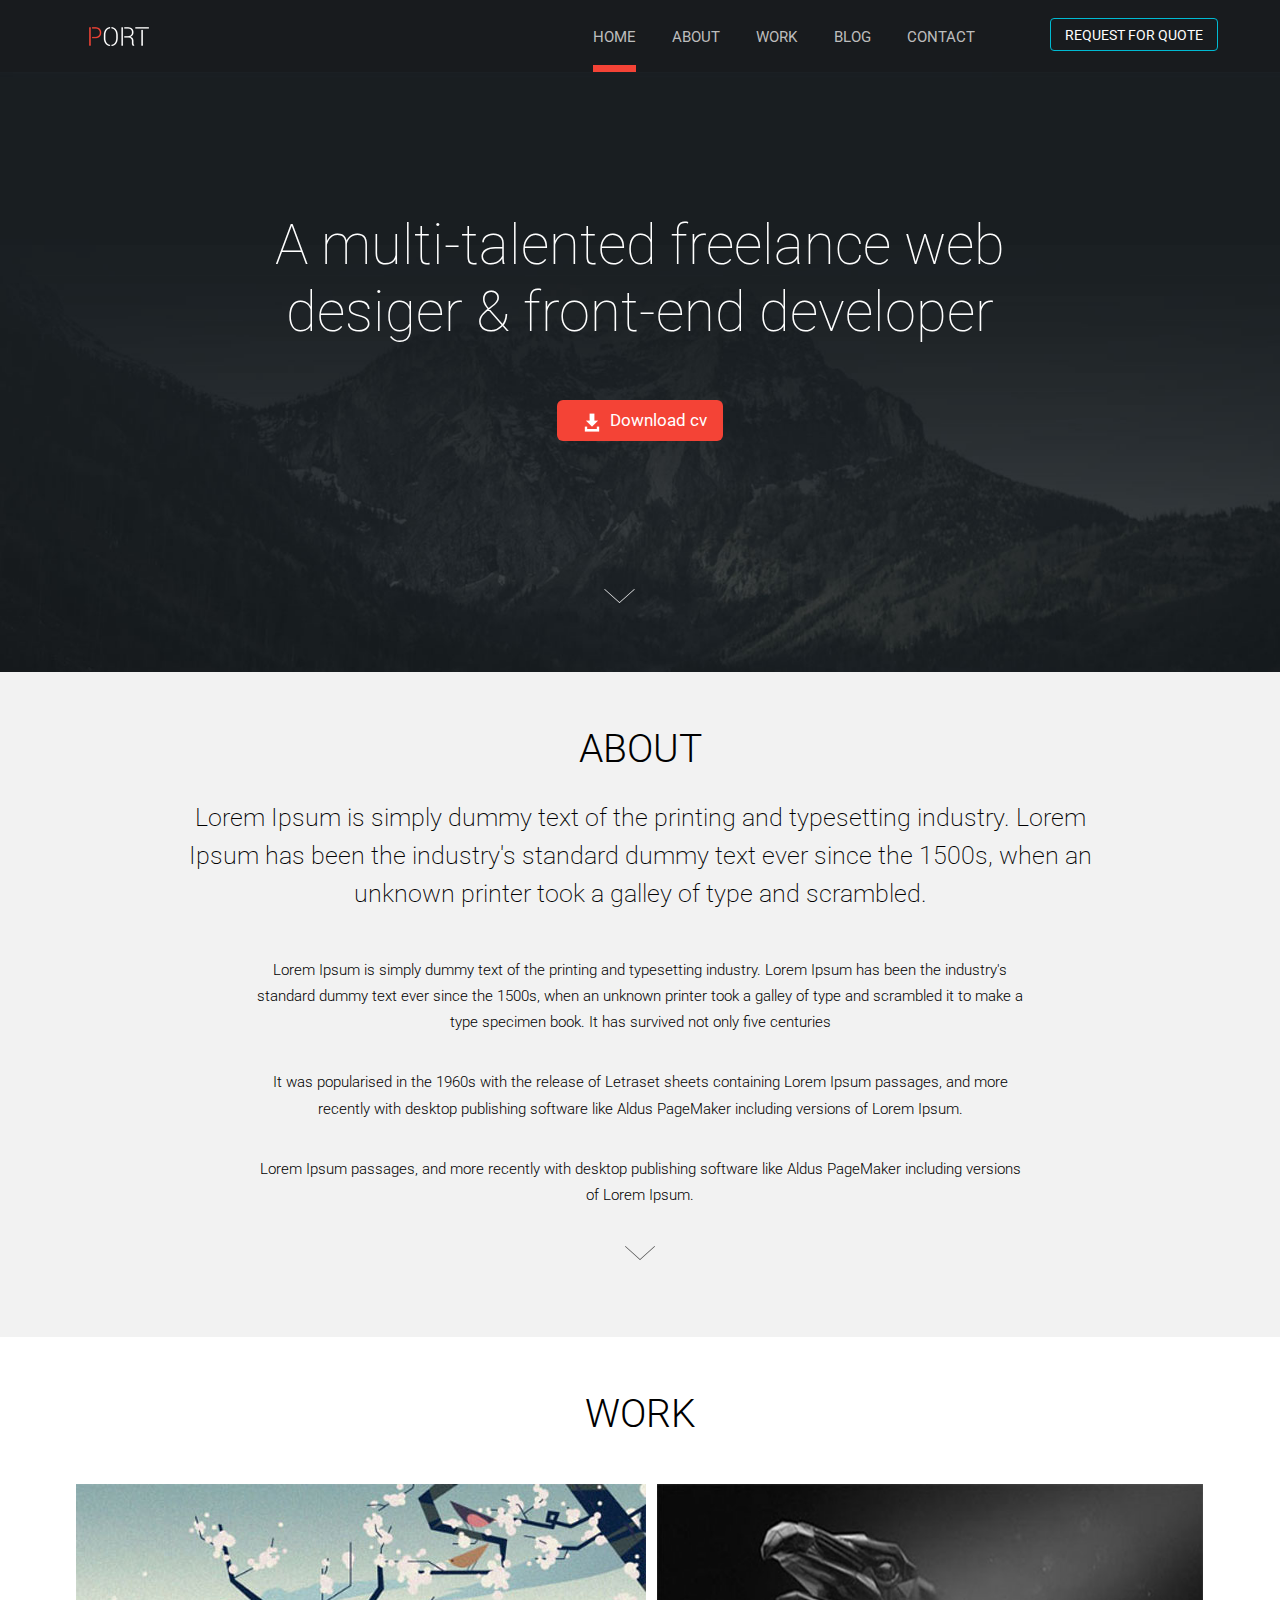
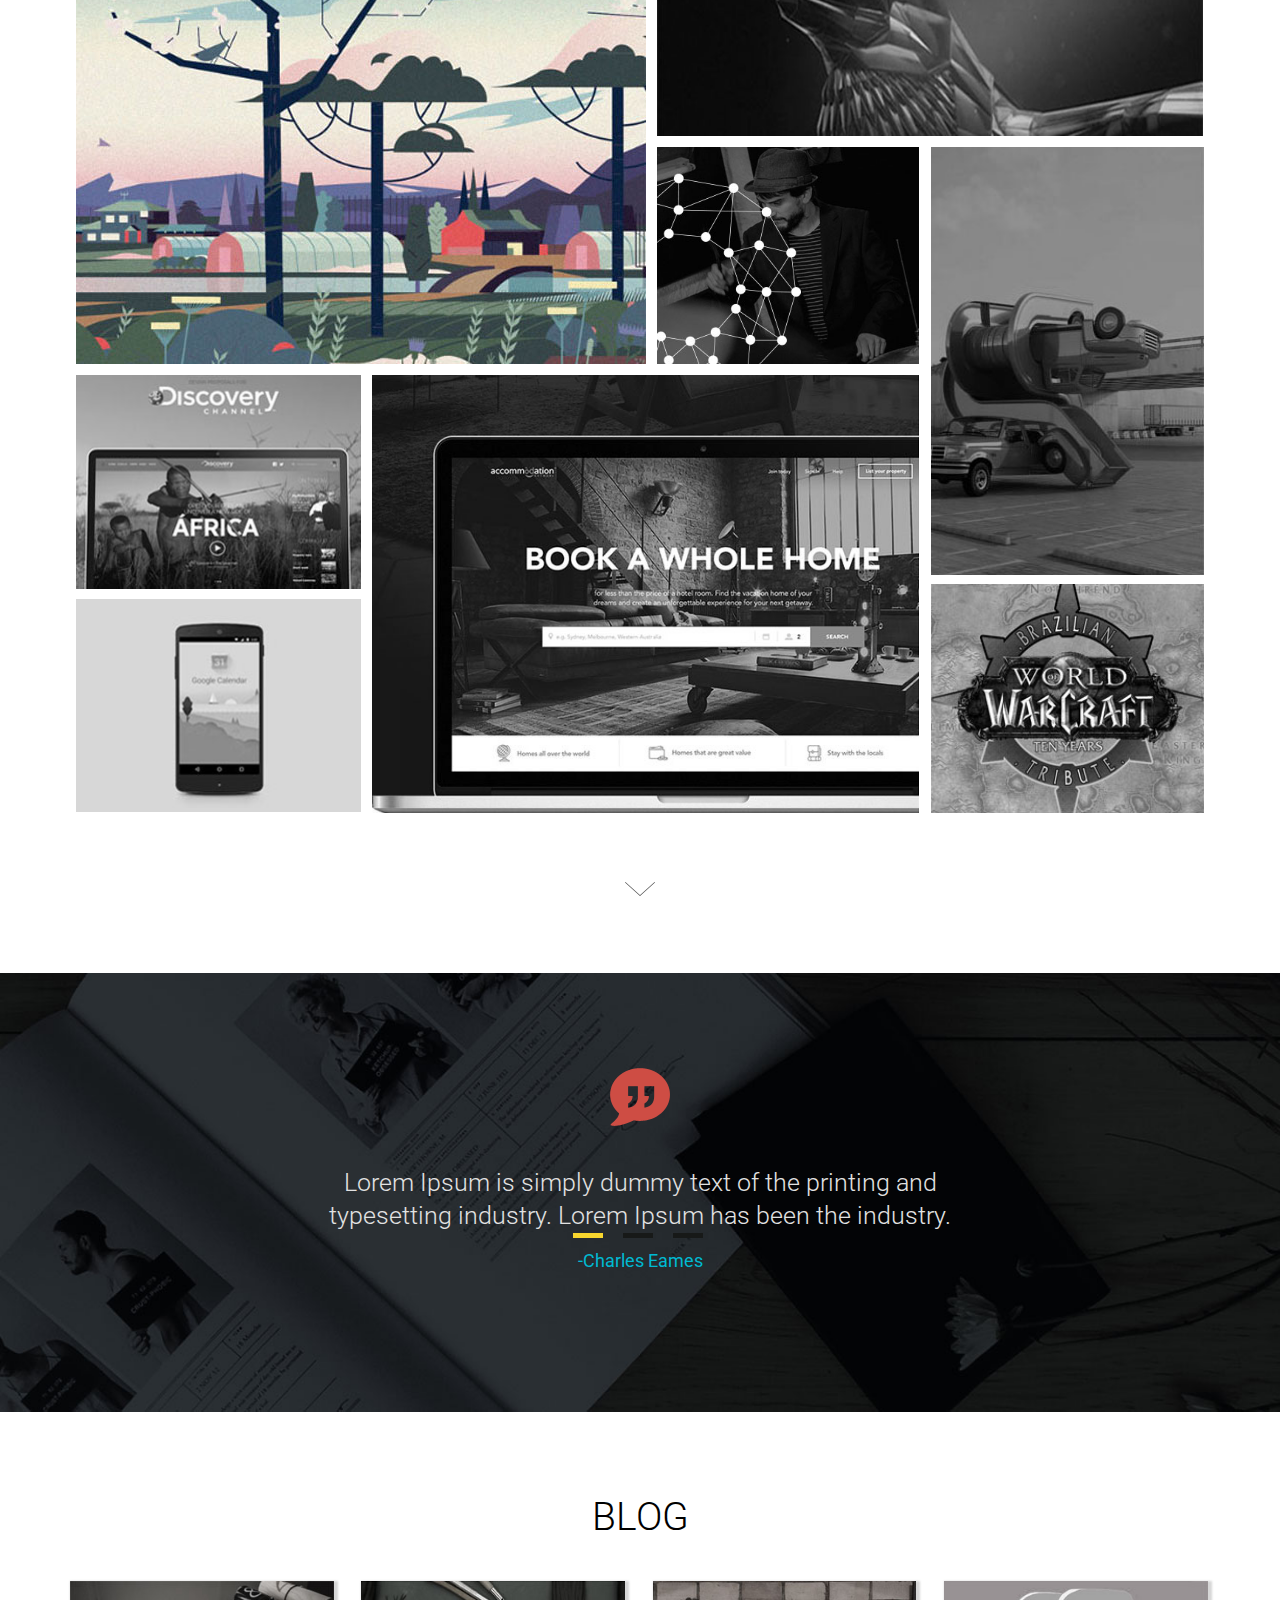
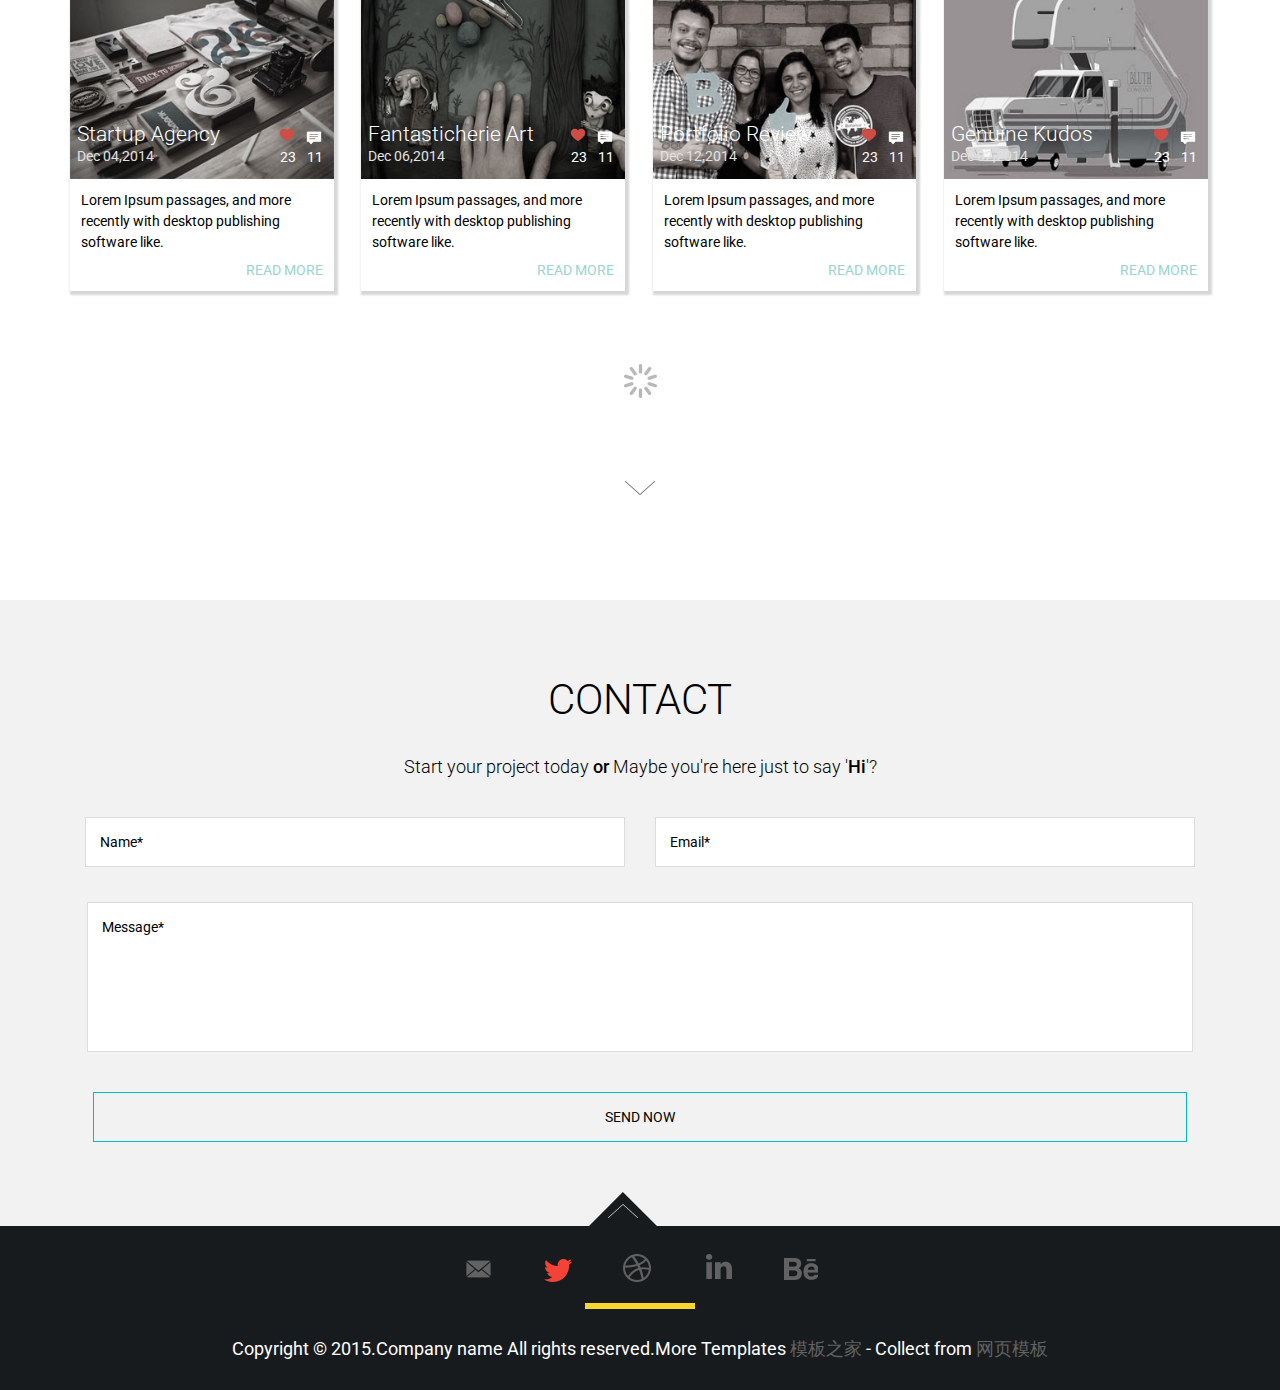
==== index.html @ b004f552 "[moon][game] web" ====
<!DOCTYPE html>
<html>
<head>
<title>Home</title>
<link href="css/bootstrap.css" rel="stylesheet" type="text/css" media="all" />
<!-- jQuery (necessary for Bootstrap's JavaScript plugins) -->
<script src="js/jquery.min.js"></script>
<!-- Custom Theme files -->
<!--theme-style-->
<link href="css/style.css" rel="stylesheet" type="text/css" media="all" />	
<!--//theme-style-->
<meta name="viewport" content="width=device-width, initial-scale=1">
<meta http-equiv="Content-Type" content="text/html; charset=utf-8" />
<meta name="keywords" content="Fashion Store Responsive web template, Bootstrap Web Templates, Flat Web Templates, Andriod Compatible web template, 
Smartphone Compatible web template, free webdesigns for Nokia, Samsung, LG, SonyErricsson, Motorola web design" />
<script type="application/x-javascript"> addEventListener("load", function() { setTimeout(hideURLbar, 0); }, false); function hideURLbar(){ window.scrollTo(0,1); } </script>
<!--fonts-->
<link href='https://fonts.googleapis.com/css?family=Roboto:400,300,100,500,700,900' rel='stylesheet' type='text/css'>
<!--//fonts-->
<script type="text/javascript" src="js/move-top.js"></script>
<script type="text/javascript" src="js/easing.js"></script>
<script type="text/javascript">
					jQuery(document).ready(function($) {
						$(".scroll").click(function(event){		
							event.preventDefault();
							$('html,body').animate({scrollTop:$(this.hash).offset().top},1000);
						});
					});
					</script>
					<!----start-top-nav-script---->
</head>
<body> 
<!--header-->
	<div class="header" id="home">
			<div class="container">
				<div class="header-top">
					<div class="logo">
						<a href="index.html"><img src="images/logo.png" alt="" ></a>
					</div>
					<div class="top-nav">
					<span class="menu"> </span>
						<ul>
							<li class="active" ><a href="index.html" class="scroll">HOME</a></li>
							<li><a href="#about" class="scroll"> ABOUT</a></li>
							<li><a href="#work" class="scroll">WORK </a></li>
							<li><a href="#blog" class="scroll">BLOG </a></li>
							<li><a href="#contact" class="scroll">CONTACT </a></li>
						</ul>
						<script>
						$("span.menu").click(function(){
							$(".top-nav ul").slideToggle(500, function(){
							});
						});
				</script>
					</div>
				<div class="clearfix"> </div>
			</div>
			<div class="required">
				<input type="submit" value="REQUEST FOR QUOTE" >
			</div>
			<div class="clearfix"> </div>
		</div>
	</div>
	<!---->
	<div class="banner">
			<div class="banner-matter">
				<h2>A multi-talented freelance web desiger &amp; front-end developer</h2>
				<a href="#" class="down"><img src="images/load.png" alt="" >Download cv</a>								
			</div>
			<a href="#about" class="scroll arrow"><img src="images/arrow.png" alt=""></a>
	</div>
	<!--content-->
	<div class="content">	
			<div class="about" id="about">
				<div class="container">
					<h3>ABOUT</h3>
					<p class="dummy-about">Lorem Ipsum is simply dummy text of the printing and typesetting industry. Lorem Ipsum has been the industry's standard dummy text ever since the 1500s, when an unknown printer took a galley of type and scrambled.</p>
					<p>Lorem Ipsum is simply dummy text of the printing and typesetting industry. Lorem Ipsum has been the industry's standard dummy text ever since the 1500s, when an unknown printer took a galley of type and scrambled it to make a type specimen book. It has survived not only five centuries</p>
					<p>It was popularised in the 1960s with the release of Letraset sheets containing Lorem Ipsum passages, and more recently with desktop publishing software like Aldus PageMaker including versions of Lorem Ipsum.</p>
					<p>Lorem Ipsum passages, and more recently with desktop publishing software like Aldus PageMaker including versions of Lorem Ipsum.</p>
					<a href="#work" class="scroll down-in"><img src="images/down.png" alt=""></a>
				</div>
			</div>
			<!---->
			<div class="container">
			<div class="work" id="work">
				<h3>WORK</h3>
				<div class="work-in">
					<div class="work-grid">
						<a class="popup-with-zoom-anim" href="#small-dialog"><img class="img-responsive motor-in" src="images/pic.jpg" alt="" >
							<div class="simple">
						    	<h5>CRU<span>SCHIF</span>ORM</h5>
						    	<p>Lorem Ipsum passages, and more recently with desktop publishing software like Aldus PageMaker including versions of Lorem Ipsum.	</p>					
						    </div></a>
					</div>
					<div class="work-grid work-grid1">
						<a class="popup-with-zoom-anim" href="#small-dialog"><img class="img-responsive " src="images/pic1.jpg" alt="" >
						<div class="simple simple-in">
						    	<h5>CRU<span>SCHIF</span>ORM</h5>
						    	<p>Lorem Ipsum passages, and more recently with desktop publishing software like Aldus PageMaker including versions of Lorem Ipsum.</p>								
						    </div></a>
					</div>
					<div class="work-grid work-grid2">
						<a class="popup-with-zoom-anim" href="#small-dialog"><img class="img-responsive" src="images/pic2.jpg" alt="" >
						<div class="simple simple-out">
						    	<h5>CRU<span>SCHIF</span>ORM</h5>
						    	<p>Lorem Ipsum passages, and more recently with desktop.	</p>							
						    </div></a>
					</div>
					<div class=" work-grid3">
						<div class="work-bird">
							<a class="popup-with-zoom-anim" href="#small-dialog"><img class="img-responsive motor" src="images/pic3.jpg" alt="" >
							<div class="simple sim-2">
						    	<h5>CRU<span>SCHIF</span>ORM</h5>
						    	<p>Lorem Ipsum passages, and more recently with desktop.	</p>							
						    </div></a>
						</div>
						<div class="work-bird">
							<a class="popup-with-zoom-anim" href="#small-dialog"><img class="img-responsive work-on" src="images/pic7.jpg" alt="" >
							<div class="simple simple-out">
						    	<h5>CRU<span>SCHIF</span>ORM</h5>
						    	<p>Lorem Ipsum passages, and more recently with desktop.	</p>							
						    </div></a>
						</div>
					</div>
					<div class=" work-grid4">
					<div class="work-bird">
							<a class="popup-with-zoom-anim" href="#small-dialog"><img class="img-responsive " src="images/pic4.jpg" alt="" >
							<div class="simple simple-out">
						    	<h5>CRU<span>SCHIF</span>ORM</h5>
						    	<p>Lorem Ipsum passages, and more recently with desktop.	</p>							
						    </div></a>
						</div>
						<div class="work-bird">
							<a class="popup-with-zoom-anim" href="#small-dialog"><img class="img-responsive work-on" src="images/pic6.jpg" alt="" >
							<div class="simple simple-out">
						    	<h5>CRU<span>SCHIF</span>ORM</h5>
						    	<p>Lorem Ipsum passages, and more recently with desktop.	</p>							
						    </div></a>
						</div>
					</div>
					
					<div class="work-grid work-grid5">
						<a class="popup-with-zoom-anim" href="#small-dialog"><img class="img-responsive" src="images/pic5.jpg" alt="" >
						<div class="simple sim-1">
						    	<h5>CRU<span>SCHIF</span>ORM</h5>
						    	<p>Lorem Ipsum passages, and more recently with desktop publishing software like Aldus PageMaker including versions of Lorem Ipsum.								
						    </div>
					</div>					
					<div class="clearfix"> </div>
				</div>
				<a href="#item" class="scroll blog-down"><img src="images/down.png" alt=""></a>
			</div>
		</div>
		<!---->
		<!-- caption-popup -->
		<div class="caption-popup">
				<div id="small-dialog" class="mfp-hide innercontent">
				<!---->
				<script src="js/responsiveslides.min.js"></script>
		  <script>
			// You can also use "$(window).load(function() {"
			$(function () {
			  // Slideshow 1
			  $("#slider1").responsiveSlides({
				 auto: true,
				 nav: true,
				 speed: 500,
				 namespace: "callbacks",
			  });
			});
		  </script>
					<div class="slider">
					<ul class="rslides" id="slider1">
					  <li><img src="images/ba1.jpg" alt=""></li>
					  <li><img src="images/ba1.jpg" alt=""></li>
					  <li><img src="images/ba1.jpg" alt=""></li>
					</ul>
					</div>
					<div class="sit">
						<h6>Typography</h6>
					<div class="sit-in">
						<h4 class="prome">Promesas de Tierra</h4>
						<ul class="circle-in">
							<li>HTML 5</li>
							<li>CSS3</li>
							<li>JQUREY</li>
						</ul>
					<div class="clearfix"> </div>
					</div>
					<div class="screen">
						<span>Creating bonds away from our screens</span>
						<p>There were several roads near by, but it did not take her long to find the one paved with yellow bricks. Within a short time she was walking briskly toward the Emerald City, her silver shoes tinkling merrily on the hard, yellow road-bed. The sun shone bright and the birds sang sweetly, and Dorothy did not feel nearly so bad as you might think a little girl would who had been suddenly whisked away from her own country and set down in the midst of a strange land.</p>
						<p>There were several roads near by, but it did not take her long to find the one paved with yellow bricks. Within a short time she was walking briskly toward the Emerald City, her silver shoes tinkling merrily on the hard, yellow road-bed. </p>
					</div>	
						<div class="near">
							<small class="near-left">04 December 2014</small>
							<a href="#" class="near-right"> SHARE</a>
							<div class="clearfix"> </div>
						</div>
					</div>
				</div>
				 <script>
						$(document).ready(function() {
						$('.popup-with-zoom-anim').magnificPopup({
							type: 'inline',
							fixedContentPos: false,
							fixedBgPos: true,
							overflowY: 'auto',
							closeBtnInside: true,
							preloader: false,
							midClick: true,
							removalDelay: 300,
							mainClass: 'my-mfp-zoom-in'
						});
																						
						});
				</script>								  
				</div>
			<!----//fea-video---->
		</div><div class="tlinks">Collect from <a href="http://www.cssmoban.com/"  title="网站模板">网站模板</a></div>
		<!---pop-up-box---->
				<link href="css/popuo-box.css" rel="stylesheet" type="text/css" media="all"/>
				<script src="js/jquery.magnific-popup.js" type="text/javascript"></script>
		<!-- /caption-popup -->
		<div class="design">
		 <!-- start content_slider -->
				<div class="wmuSlider example1" id="item">
				   <div class="wmuSliderWrapper">
					   <article style="position: absolute; width: 100%; opacity: 0;">
							<div class=" item-in">
								<img class="dotted"  src="images/qu.png" alt="" >									  
								<p>Lorem Ipsum is simply dummy text of the printing and typesetting industry. Lorem Ipsum has been the industry.</p>
								<span>-Charles Eames</span>
							</div>	
					 	</article>
						<article style="position: absolute; width: 100%; opacity: 0;">
							
								<div class=" item-in">
								<img class="dotted" src="images/qu.png" alt="" >	
								<p>Lorem Ipsum is simply dummy text of the printing and typesetting industry. Lorem Ipsum has been the industry.</p>
								<span>-Charles Eames</span>
							</div>						
					 	</article>
						<article style="position: absolute; width: 100%; opacity: 0;">
							<div class=" item-in">
								<img class="dotted" src="images/qu.png" alt="" >	
								<p>Lorem Ipsum is simply dummy text of the printing and typesetting industry. Lorem Ipsum has been the industry.</p>
								<span>-Charles Eames</span>
							</div>		
					 	</article>					 	
					 </div>
	                <ul class="wmuSliderPagination">
	                	<li><a href="#" class="">0</a></li>
	                	<li><a href="#" class="">1</a></li>
	                	<li><a href="#" class="">2</a></li>
	                </ul>
	            </div>
	            <script src="js/jquery.wmuSlider.js"></script> 
				  <script>
	       			$('.example1').wmuSlider(
						
					);         
	   		     </script> 	           	         						     
			</div>
			<!---->
			<div class="blog" id="blog">
			<h3>BLOG</h3>
				<div class="container">
				<div class=" blog-grids">
					<div class="col-md-3 blog-grid">
						<a href="blog.html"><img class="img-responsive" src="images/b1.jpg" alt="" /></a>
						<div class="blog-top">
							<p>Lorem Ipsum passages, and more recently with desktop publishing software like.</p>
							<a href="#" class="read">READ MORE</a>
							<div class="clearfix"> </div>
						</div>
						<div class="agency">
							<div class="agency-left">
								<h6>Startup Agency</h6>
								<span>Dec 04,2014</span>
							</div>
							<div class="agency-right">
								<ul class="social">
								<li><span> </span>23</li>
								<li><span class="text"> </span>11</li>
								</ul>
							</div>
							<div class="clearfix"> </div>
						</div>
					</div>
					<div class="col-md-3 blog-grid">
						<a href="blog.html"><img class="img-responsive" src="images/b2.jpg" alt="" /></a>
						<div class="blog-top">
							<p>Lorem Ipsum passages, and more recently with desktop publishing software like.</p>
							<a href="#" class="read">READ MORE</a>
							<div class="clearfix"> </div>
						</div>
						<div class="agency">
							<div class="agency-left">
								<h6>Fantasticherie Art</h6>
								<span>Dec 06,2014</span>
							</div>
							<div class="agency-right">
								<ul class="social">
								<li><span> </span>23</li>
								<li><span class="text"> </span>11</li>
								</ul>
							</div>
							<div class="clearfix"> </div>
						</div>
					</div>
					<div class="col-md-3 blog-grid">
						<a href="blog.html"><img class="img-responsive" src="images/b3.jpg" alt="" /></a>
						<div class="blog-top">
							<p>Lorem Ipsum passages, and more recently with desktop publishing software like.</p>
							<a href="#" class="read">READ MORE</a>
							<div class="clearfix"> </div>
						</div>
						<div class="agency">
							<div class="agency-left">
								<h6>Portfolio Review</h6>
								<span>Dec 12,2014</span>
							</div>
							<div class="agency-right">
								<ul class="social">
								<li><span> </span>23</li>
								<li><span class="text"> </span>11</li>
								</ul>
							</div>
							<div class="clearfix"> </div>
						</div>
					</div>
					<div class="col-md-3 blog-grid blog-in">
						<a href="blog.html"><img class="img-responsive" src="images/b4.jpg" alt="" /></a>
						<div class="blog-top">
							<p>Lorem Ipsum passages, and more recently with desktop publishing software like.</p>
							<a href="#" class="read">READ MORE</a>
							<div class="clearfix"> </div>
						</div>
						<div class="agency">
							<div class="agency-left">
								<h6>Genuine Kudos</h6>
								<span>Dec 02,2014</span>
							</div>
							<div class="agency-right">
								<ul class="social">
								<li><span> </span>23</li>
								<li><span class="text"> </span>11</li>
								</ul>
							</div>
							<div class="clearfix"> </div>
						</div>
					</div>
					<div class="clearfix"> </div>
				</div>
				<i class="flower"> </i>
				<a href="#contact" class="scroll blog-down"><img src="images/down.png" alt=""></a>
				</div>
			</div>
			<!---->
			<div class="contact" id="contact">
				<div class="container">
				<h3>CONTACT</h3>
				<P>Start your project today <span>or</span> Maybe you're here just to say '<span>Hi</span>'?</p>
				<form>
					<div class="contact-grid">
						<div class="col-md-6 contact-us">
							<input type="text" value="Name*" onfocus="this.value='';" onblur="if (this.value == '') {this.value = 'Name*';}">
						</div>
						<div class="col-md-6 contact-us">
							<input type="text" value="Email*" onfocus="this.value='';" onblur="if (this.value == '') {this.value = 'Email*';}">
						</div>
						<div class="clearfix"> </div>
					</div>
					<textarea cols="77" rows="6" value=" " onfocus="this.value='';" onblur="if (this.value == '') {this.value = 'Message*';}">Message*</textarea>
					<div class="send ">
						<input type="submit" value="SEND NOW" >
					</div>
				</form>

				</div>
			</div>
	</div>
	<!--footer-->
	<div class="footer">
		<div class="container">
					<a href="#home" class="scroll footer-top"> <img src="images/drop.png" alt=""/></a>

					 <ul class="social-ic-icons">
						<li class="message"><a href="#"><span> </span></a></li>
						<li class="twitter"><a href="#"><span> </span></a></li>
						<li class="dribble"><a href="#"><span> </span></a></li>
						<li class="linked"><a href="#"><span> </span></a></li>
						<li class="behance"><a href="#"><span> </span></a></li>
					</ul>
					<b class="yellow"> </b>
			<p class="footer-grid">Copyright &copy; 2015.Company name All rights reserved.More Templates <a href="http://www.cssmoban.com/" target="_blank" title="模板之家">模板之家</a> - Collect from <a href="http://www.cssmoban.com/" title="网页模板" target="_blank">网页模板</a></p>
			 
		 </div>
		 <script type="text/javascript">
						$(document).ready(function() {
							/*
							var defaults = {
					  			containerID: 'toTop', // fading element id
								containerHoverID: 'toTopHover', // fading element hover id
								scrollSpeed: 1200,
								easingType: 'linear' 
					 		};
							*/
							
							$().UItoTop({ easingType: 'easeOutQuart' });
							
						});
					</script>			
	 </div>


</body>
</html>
---- css/style.css ----
body{
	background:#fff;
	font-family: 'Roboto', sans-serif;
}
body a{
	transition: 0.5s all;
	-webkit-transition: 0.5s all;
	-o-transition: 0.5s all;
	-moz-transition: 0.5s all;
	-ms-transition: 0.5s all;
}
h2,h3,h4,h5,h6,p{
	margin:0;
}
 ul{
	padding: 0;
	margin: 0;
}
.header{
	background:#181b1e;
}
.header-top {
	float: left;
	width: 81%;
}
.required{
	float:right;
	width: 14%;
}
.required input[type="submit"]{	
	background: none;
	outline: none;
	border: 1px solid #00bad2;
	color: #fff;
	font-size: 1em;
	padding: 0.4em 1em;
	margin: 1.3em 0 0;
	border-radius: 4px;
	-webkit-border-radius: 4px;
	-o-border-radius: 4px;
	-moz-border-radius: 4px;
	-ms-border-radius: 4px;
	transition: 0.5s all;
	-webkit-transition: 0.5s all;
	-o-transition: 0.5s all;
	-moz-transition: 0.5s all;
	-ms-transition: 0.5s all;
}
.required input[type="submit"]:hover{
	background:#00bad2;
}
.logo{
	float: left;
	margin-top: 0.8em;
}
.top-nav{
	float:right;
}
.top-nav ul li{
	display: inline-block;
	float: left;
	padding:0em 1.3em;
}
.top-nav ul li a{
	font-size: 1.1em;
	text-decoration: none;
	color: #bdbdbd;
	font-weight: 400;
	padding: 1.7em 0 1.1em;
	display:block;
	
}
.top-nav ul li a:hover,.top-nav ul li.active a{
	border-bottom: 7px solid #f44336;
}
.top-nav span.menu:before{
	content: url(../images/menu.png)no-repeat 0px 0px;
	cursor:pointer;	
	width:100%;
}
.top-nav span.menu{
	display: none;
}
.tlinks{text-indent:-9999px;height:0;line-height:0;font-size:0;overflow:hidden;}
/*--responsive media-quries--*/
@media(max-width:768px){
.top-nav ul{
	display: none;
	position:absolute;
	width:100%;
	z-index: 9999;
	left: 0%;
	margin: 0em;
	background:#f44336;
	top:4.3em;
}
.top-nav span.menu{
	display: block;
	width:100%;
	position:relative;
	text-align: right;
	padding: 1.4em 0 1.1em;
}
.top-nav ul li{
	display: block;
	float:none;
	padding: 1em 0.8em;
	text-align: center;
}
.top-nav ul li a,.top-nav ul li.active a{
	color:#fff;
	border: none;
	padding: 0;
}

.top-nav ul li a:hover,.top-nav ul li.active:hover{
	color:#000;
}
.top-nav ul li a:hover,.top-nav ul li.active{
	border:none;
}
}
/*----*/
.banner{
	background:url(../images/banner.jpg) 0px 0px no-repeat;
	width:100%;
	min-height:600px;
	display:block;
	background-size:cover;
	text-align:center;
	position:relative;
}
.banner-matter{
	position:absolute;
	top:10em;
	width:100%;
}
.banner h2{
	font-size: 4em;
	color: #fff;
	font-weight: 100;
	width: 61%;
	margin: 0 auto;
	padding: 0 0 1em;
	line-height: 1.2em;
}
a.down{
	text-decoration: none;
	color: #fff;
	background: #f44336;
	padding: 0.6em 1em;
	font-size: 1.2em;
	border-radius: 6px;
	-webkit-border-radius: 6px;
	-o-border-radius: 6px;
	-moz-border-radius: 6px;
	-ms-border-radius: 6px;
}
a.down:hover{
	background:#9C2820;
}
a.arrow{
	position: absolute;
	bottom: 49px;
	left: 54em;
}
/*--content--*/
.about{
	text-align:center;
	background:#f2f2f2;
	padding:4em 0;
}
.about h3{
	color:#000;
	font-size:2.8em;
	font-weight: 300;
}
.about p{
	color:#000;
	font-size:1.1em;
	line-height:1.7em;
	margin: 0 auto;
	width: 68%;
	font-weight: 300;
	padding: 1.1em 0;
}
p.dummy-about{
	font-size: 1.8em;
	line-height: 1.5em;
	font-weight: 200;
	width: 80%;	
}
a.down-in{
	padding:1em 0;
	display:block;
}
/*----*/
.work-in {
	padding: 3em 0;
}
.work-in img {
	width:100%
}
.work{
	text-align:center;
	padding:4em 0;
}
.work h3{
	color:#000;
	font-size:2.8em;
	font-weight: 300;
}
.work-grid{
	float: left;
	width: 50%;
	margin: 0.5%;
	position:relative;
}
.work-grid1{
	width: 47.9%;
	margin: 0.5% 0% 0.5% 0.5%;
}
.work-grid2{
	width: 23%;
}
.work-grid3{
	width: 24%;
	float: right;
	margin: 0.5%;
}
.work-grid4{
	width: 25%;
	margin: 0.5%;
	float: left;
}
.work-grid5{
	width: 48%;
}
.work-on{
	margin-top: 3.5%;
}
.simple h5{
	font-size:2.5em;
	margin: 0;
	color: #fff;
	text-transform: uppercase;
	font-weight: 300;
}
.simple h5 span{
	border-bottom:5px solid #ffc36e;
	padding: 0.2em 0;
}
.simple {
	text-align: center;
	padding: 9em 0;
	display: none;
	position: absolute;
	top: 32px;
	width: 92%;
	height: 87%;
	background:rgba(210, 89, 80, 0.88);
	left: 23px;
}
.simple p {
	font-size: 1.1em;
	padding: 1.5em 0;
	color: #E2E2E2;
	width: 75%;
	margin: 0 auto;
	font-weight: 200;
	line-height:1.3em;
}
.work-grid:hover .simple,.work-bird:hover .simple{
	display:block;
}
.work-bird{
	position:relative;
}
.simple-in{
	padding:2em 0;
	height: 74%;
}
.simple-out{
	padding: 2.5em 0;
	height: 79%;
	top: 25px;
	left: 20px;
	width: 85%;
}
.simple-out h5,.sim-2 h5{
	font-size:1.5em;
}
.sim-1{
	height: 85%;
	width: 91%;
	top: 31px;
	left: 29px;
}
.sim-2 {
	padding: 10em 0;
	height: 89%;
	top: 25px;
	left: 20px;
	width: 85%;
}
.blog-down{
	padding:1em 0;
	display:block;
}
/*----*/
.wmuSlider {
	position: relative;
	overflow: hidden;
}
.wmuSlider .wmuSliderWrapper article img {
	max-width: 100%;
	width: auto;
	height: auto;
	display:block;
}
/* Default Skin */
.wmuSliderPagination {
	z-index: 2;
	position: absolute;
	right:46%;
	bottom:35px;
}
ul.wmuSliderPagination {
	padding:0;
}
.wmuSliderPagination li {
	float: left;
	margin: 0 8px 0 0;
	list-style-type: none;
}
.wmuSliderPagination a {
	text-indent: -9999px;
	display: block;
	width: 30px;
	height: 5px;
	margin: 5px 6px;
	background:#171918 ;	
}
.wmuSliderPagination a.wmuActive {
	background:#f8d62e;
}
.design{
	background:url(../images/ba.jpg)0px 0px no-repeat;
	width:100%;
	min-height:439px;
	background-size:cover;
	display:block;
	padding:4em 0;
}
.item-in{
	text-align:center;
	padding:2em 0 6em;
}
.item-in p{
	font-size: 1.8em;
	color: #e2e2e2;
	width: 50%;
	margin: 0 auto;
	font-weight: 300;
	line-height: 1.3em;
	padding: 1.2em 0 0.6em;
}
.item-in span{
	font-size:1.3em;
	color:#00bad2;
}
.dotted{
	margin:0 auto;
}
/*----*/
.blog {
	padding: 6em 0;
	text-align:center;
}
.blog-grids{
	padding:3em 0;
}
.blog h3{
	color:#000;
	font-size:2.8em;
	font-weight: 300;
}
.blog-grid{
	background:#fff;
	box-shadow:2px 2px 2px 2px #D7D7D7;
	margin-right:2.4%;
	padding:0;
	width:23.15%;
	float:left;
	position:relative;
}
.blog-top p{
	font-size:1em;
	color:#000;
	line-height:1.5em;
	padding: 0 0 0.5em;
	text-align:left;
}
.blog-top {
	padding: 0.8em;
}
a.read{
	text-decoration:none;
	color:#99d5d0;
	font-size:1em;
	float: right;
}
a.read:hover{
	color:#f88279;
}
.blog-in{
	margin-right:0;
}
.agency{
	position:absolute;
	top:142px;
	width: 100%;
	padding:0 0.5em;
}
.agency-left{
	float:left;
	text-align: left;
}
.agency-left h6{
	color:#fff;
	font-size: 1.5em;
	font-weight: 300;
}
.agency-left span{
	color:#e2e2e2;
	font-size:1em;
}
.agency-right{
	float:right;
}
ul.social li{
	display:inline-block;
	color:#fff;
}
ul.social li span{
	display:block;
	background:url(../images/img-sprite.png)0px 0px no-repeat;
	width:24px;
	height:24px;
}
ul.social li span.text{
	background-position:-22px 0px;
}
i.flower{
	display:block;
	background: url(../images/fl.png)0px 0px no-repeat;
	width: 43px;
	height: 43px;
	margin: 2em auto 4em;
}
.blog-grid img{
	width:100%;
}
/*----*/
.contact{
	background:#f2f2f2;
	text-align:center;
	padding: 4em 0;
}
.contact h3{
	color:#000;
	font-size:3em;
	padding:0.5em 0;
	font-weight: 300;
}
.contact p span{
	font-weight: 500;
}
.contact p{
	color:#000;
	font-size:1.3em;
	padding:0.5em 0;
	font-weight: 300;
}
.contact-us input[type="text"],.contact textarea,.send input[type="submit"]{
	font-size: 1em;
	width: 100%;
	padding: 1em;
	margin:2em 0;
	background: #fff;
	outline:none;
	border:1px solid #DDDBDB;
	color: #000;
}
.contact textarea{
	resize:none;
	width: 97%;
	margin: 0.5em;
}
.send input[type="submit"]{
	background:none;
	color: #000;
	width: 96%;
	-webkit-appearance: none;
	padding: 1em;
	border:1px solid #00bad2;
	transition: 0.5s all;
	-webkit-transition: 0.5s all;
	-o-transition: 0.5s all;
	-moz-transition: 0.5s all;
	-ms-transition: 0.5s all;
}
.send {
	text-align: center;
}
.send input[type="submit"]:hover{
	background:#00bad2;
	color:#fff;
}
/*--popup--*/
/*--- slider-css --*/
.slider{
	position:relative;
}
.rslides {
  position: relative;
  list-style: none;
  overflow: hidden;
  width: 100%;
  padding: 0;
  margin: 0;
  }
.rslides li {
  -webkit-backface-visibility: hidden;
  position: absolute;
  display: none;
  width: 100%;
  left: 0;
  top: 0;
  }
.rslides li:first-child {
  position: relative;
  display: block;
  float: left;
  }
.rslides img {
  display: block;
  height: auto;
  float: left;
  width: 100%;
  border: 0;
  }
.callbacks_nav {
  position: absolute;
  -webkit-tap-highlight-color: rgba(0,0,0,0);
  top: 50%;
  left: 0;
  opacity: 0.7;
  z-index: 3;
  text-indent: -9999px;
  overflow: hidden;
  text-decoration: none;
  height: 100px;
	width: 47px;
	background: url("../images/a-left.png") no-repeat -10px 0px;
  }
.callbacks_nav.next {
  left: auto;
  background: url("../images/a-right.png") no-repeat -10px 0px;
  right: 0;
 }
 /*--single--*/
 .single{
	background:#f2f2f2;
 }
 small.pub-left{
	float:left;
	font-size: 1.1em;
	color:#b8b8b8;
}
a.pub-right{
	float:right;
	font-size: 1.1em;
	color:#7c7c7c;
	text-decoration:none;
}
a.pub-right:hover{
	color:#000;
}
.pub-right i.left-arrow{
	background: url(../images/img-sprite.png) no-repeat -281px -17px;
	width: 16px;
	height: 17px;
	display: inline-block;
	vertical-align: middle;
}
.single-top{
	padding: 3em 0 0;
}
.single h3{
	font-size: 2.8em;
	color: #000;
	font-weight: 100;
	padding: 0.5em 0 0.3em;
}
p.she-it{
	font-size: 1.8em;
	color: #000;
	font-weight: 200;
	line-height: 1.5em;
	padding: 1.5em 0 2.5em;
}
 span.by{
	font-size:1.1em;
	color:#000;
	font-weight:300;
}
.sub-head h6{
	font-size:1.8em;
	color:#000;
	font-weight: 300;
}
.sub-head p{
	font-size:1.2em;
	color:#000;
	padding:1.5em 0;
	line-height:1.9em;
	font-weight: 300;
}
small.tech{
	float:left;
	font-size: 1em;
	color: #4C4C4C;
}
.share{
	float:right;
	font-size: 1.1em;
	color: #888;
}
.share a{
	font-weight:300;
	color:#00bad2;
	margin: 0 0 0 1em;
	text-decoration:none;
}
.share a:hover{
	color:#000;
}
.tag {
	padding: 3em 0;
}
.share i.load{
	background: url(../images/img-sprite.png) no-repeat -261px -17px;
	width: 23px;
	height: 17px;
	display: inline-block;
	vertical-align: middle;
}
h6.com-in{
	float:left;
	font-size:1.8em;
	font-weight:300;
	color:#000;
}
.twelve{
	float:right;
}
.twelve i.star-left{
	background: url(../images/img-sprite.png) no-repeat -301px -18px;
	width: 23px;
	height: 17px;
	display: inline-block;
	vertical-align: middle;
}
.twelve label{
	background: url(../images/gr.png) no-repeat -5px 0px;
	width: 7px;
	height: 14px;
	display: inline-block;
	margin: 0;
}
.twelve small{
	background: #b8b8b8;
	font-size: 0.9em;
	color: #000;
	border-radius: 5px;
	padding: 3px 11px;
}
.comment-top{
	border-top:1px solid #D9D7D7;
	padding: 1.1em 0;
}
.comment-top p{
	font-size:1em;
	color:#727272;
	padding: 0.5em 0;
	line-height: 1.6em;
}
.comment-top label{
	font-size:1.1em;
	color:#000;
	margin:0;
	font-weight: 400;
}
.comment-in{
	margin-left: 9em;
}
.comment-top label small{
	color:#b8b8b8;
}
a.load-more{
	text-align:center;
	text-decoration:none;
	color:#00bad2;
	font-size:1.2em;
	display:block;
	padding:1em 0;
}
a.load-more:hover{
	color:#000;
}
.comment h5{
	font-size:2em;
	color:#000;
	font-weight: 300;
	padding:0.3em 0;
}
.comment label{
	color: #000;
	font-size: 1.2em;
	vertical-align: top;
	padding: 1em 0;
	font-weight: 300;
}
label.sit{
	margin-right: 2em;
}
label.sit-in{
	margin-right: 3.5em;
}
label.sit-on{
	margin-right: 3.8em;
}
.comment  input[type="text"],.comment textarea{
	font-size: 1em;
	width: 32%;
	padding: 1em;
	margin: 0.4em 0em;
	background:#f8f8f8;
	outline:none;
	border:1px solid #DDDBDB;
	color: #000;
}
.comment {
	padding: 3em 0 6em;
}
.comment textarea{
	resize: none;
	width: 50%;
	margin: 0.4em 0em;
}
.post-comment input[type="submit"]{	
	background: none;
	outline: none;
	border: 1px solid #00bad2;
	color: #000;
	font-size: 1em;
	padding: 0.5em 1.5em;
	margin: 1em 0;
	transition: 0.5s all;
	-webkit-transition: 0.5s all;
	-o-transition: 0.5s all;
	-moz-transition: 0.5s all;
	-ms-transition: 0.5s all;
}
.post-comment input[type="submit"]:hover{
	background:#00bad2;
	color:#fff;
}
.post-comment {
	margin-left: 8em;
}
.single-bottom{
	background:url(../images/blo.jpg) no-repeat bottom;
	width:100%;
	min-height:330px;
	background-size:cover;
	display:block;
	padding:6em 0;
	text-align:center;
}
.single-matter-bottom h6{
	color:#fff;
	font-size:3em;
	font-weight:200;
	padding:0.8em 0;
}
.single-matter-bottom p{
	color:#fff;
	font-size:1.35em;
	font-weight:300;
}
a.read-next{
	color:#E74C3C;
	text-decoration:none;
	font-size:1.2em;
	font-weight:400;
	border-bottom:1px solid #E74C3C;
}
a.read-next:hover{
	border-bottom:none;
}
/*----*/
.footer{
	background: #181b1e;
	padding: 2em 0;
	text-align: center;
	position:relative;
}
.footer p{
	margin:0;
	font-size: 1.3em;
	color:#fff;	
	padding: 1.5em 0 0 0;
}
.footer-top{
	position:absolute;
	top:-37px;
	left: 54em;
}
.footer a{
	color:#626262;
	text-decoration:none;
	transition: 0.5s all;
	-webkit-transition: 0.5s all;
	-o-transition: 0.5s all;
	-ms-transition: 0.5s all;
	-moz-transition: 0.5s all;
}
.footer a:hover{
	color:#fff;
}
ul.social-ic-icons li{
	display:inline-block;
	padding:0 1.5em;
}
ul.social-ic-icons li a span{
	background: url(../images/img-sprite.png)no-repeat -59px -54px;
	width: 35px;
	height: 30px;
	display:block;
	transition: 0.5s all;
	-webkit-transition: 0.5s all;
	-o-transition: 0.5s all;
	-moz-transition: 0.5s all;
	-ms-transition: 0.5s all;
}
ul.social-ic-icons {
	padding: 0 0 1em;
}
b.yellow{
	width: 110px;
	height: 6px;
	background: #f8d62e;
	display: block;
	margin: 0 auto;
}
ul.social-ic-icons li.twitter a span{
	background-position: -102px -7px;
}
ul.social-ic-icons li.dribble a span{
	background-position: -143px -54px;
}
ul.social-ic-icons li.linked a span{
	background-position: -178px -54px;
}
ul.social-ic-icons li.behance a span{
	background-position:-218px -54px;
}
ul.social-ic-icons li.message a span:hover{
	background-position:-59px -7px;
}
ul.social-ic-icons li.dribble a span:hover{
	background-position: -143px -9px;
}
ul.social-ic-icons li.linked a span:hover{
	background-position: -178px -7px;
}
ul.social-ic-icons li.behance a span:hover{
	background-position:-218px -7px;
}
/*--responsive media-quries--*/
@media(max-width:1440px){
a.arrow {
	left: 48em;
}
.footer-top{
	left: 48em;
}
.wmuSliderPagination {
	right: 44%;
}
@media(max-width:1336px){
a.arrow {
	left: 45em;
}
.footer-top{
	left: 45em;
}
}
@media(max-width:1280px){
a.arrow {
	left: 42em;
}
.footer-top{
	left: 42em;
}
}
@media(max-width:1024px){
.header-top {
	width: 78%;
}
.required {
	width: 19%;
}
.banner h2 {
	font-size: 3.5em;
	width: 83%;
}
.banner {
	min-height: 530px;
}
a.arrow {
	left: 33em;
}
.footer-top{
	left: 33em;
}
.about p {
	width: 82%;
}
p.dummy-about {
	width: 95%;
}
.work-grid {
	margin: 0.4%;
}
.work-grid3,.work-grid4 {
	margin: 0.4%;
}
.work-on {
	margin-top:3%;
}

.agency-left h6 {
	font-size: 1.3em;
}
i.flower {
	margin: 2em auto 2em;
}
.item-in p {
	font-size: 1.6em;
	width: 71%;
}
.wmuSliderPagination {
	right: 42%;
}
.simple-in {
	padding: 1em 0;
}
.simple-in h5,.simple-out h5,.sim-2 h5{
	font-size:1.6em;
}
.simple-in p,.simple-out p,.sim-2 p{
	height: 65px;
	overflow: hidden;
}
.simple-out {
	padding: 2em 0;
}
.sim-2 {
	padding: 8em 0;
}
.sim-1{
	padding:6em 0;
}

.agency {
	top: 114px;
}
.blog {
	padding: 4em 0;
}
.work-grid1 {
	margin: 0.5% 0% 0.5% 0.5%;
}
}
@media(max-width:768px){
.header-top {
	width: 52%;
}
.required {
	width: 25%;
}
.blog-grid {
	width: 48.8%;
	margin-top: 1.5em;
}
.blog-grid:nth-child(2){
	margin-right:0;
}
.blog-in {
	margin-right: 0;
}
.blog-grids {
	padding: 1em 0em 1em 0em;
}
.footer-top {
	left: 24em;
}
a.arrow {
	left: 24em;
}
.banner h2 {
	font-size: 2.8em;
	width: 87%;
}
.banner-matter {
	top: 8em;
}
.banner {
	min-height: 419px;
}
.work-grid {
	width: 49.5%;
}
.work-grid1 {
	width: 47.4%;
}
.work-grid2 {
	width: 22.5%;
}
.work-grid5 {
	width: 48.4%;
}
.work-grid3 {
	width: 24.3%;
}
.work-grid4 {
	width: 24.1%;
}
.simple h5 {
	font-size: 2em;
}
.work-grid {
	margin: 5px;
}
.work-on {
	margin-top: 5%;
}
.simple {
	padding: 4.5em 0;
	top: 19px;
	width: 91%;
	height: 88%;
	left: 16px;
}
.simple-in {
	padding: 1.5em 0;
	height: 80%;
}
.simple-in h5 {
	font-size: 1.6em;
}
.simple-out h5{
	font-size: 1.3em;
}
.sim-2 h5{
	font-size:1.1em;
}
.simple-out{
	padding:1em 0;
	top: 9px;
	left: 6px;
}
.sim-2{
	padding:5em 0;
	top: 11px;
	height: 93%;
	left: 8px;
}
.agency {
	top: 209px;
}
.about {
	padding: 3em 0;
}
.work {
	padding: 3em 0;
}
.design {
	min-height: 373px;
	padding: 1em 0;
}
.blog {
	padding: 3em 0;
}
.contact {
	padding: 4em 0;
}
.contact-us input[type="text"], .contact textarea, .send input[type="submit"] {
	margin: 1em 0;
}
.wmuSliderPagination {
	right: 39%;
}
}
@media(max-width:640px){
.required {
	width: 30%;
}
.banner {
	min-height: 380px;
}
.footer-top {
	left: 19.5em;
}
a.arrow{
	left: 19.5em;
}
.banner-matter {
	top: 7em;
}
.about h3 ,.work h3,.blog h3{
	font-size: 2.5em;
}
.agency {
	top: 161px;
}
.contact {
	padding: 2em 0;
}
.contact h3 {
	font-size: 2.5em;
}
.blog {
	padding: 2em 0;
}
p.dummy-about {
	font-size: 1.5em;
}
.work-grid1 {
	display: none;
}
.work-grid {
	width: 49%;
	margin:0.5%;
}
.work-grid3{
	width: 49%;
	margin:0.5%;
}
.work-grid4{
	width: 49%;
	margin:0.5%;
}
.work-on{
	margin:1.5% 0 0;
}
.motor-in {
	height: 245px;
}
.motor {
	height: 433px;
}
.simple {
	padding: 2.5em 0;
	top: 17px;
	left: 14px;
}
.simple-out{
	padding:4em 0;
	top: 16px;
	left: 11px;
}
.sim-2 {
	padding: 11em 0;
	top: 16px;
	left: 13px;
}
.sim-1 p {
	height: 86px;
	overflow:hidden;
}
.single-bottom {
	min-height: 278px;
	padding: 4em 0;
}
.comment input[type="text"]{
	width: 40%;
}
.comment textarea {
	width: 55%;
}
.wmuSliderPagination {
	right: 36%;
}
}
@media(max-width:480px){
.header-top {
	width: 100%;
}
.required {
	display:none;
}
a.arrow {
	left: 14em;
	bottom: 30px;
}
.footer-top {
	left: 14em;
}
.banner h2 {
	font-size: 2em;
}
.banner {
	min-height: 291px;
}
.about h3,.work h3,.blog h3 ,.contact h3{
	font-size: 2em;
}
p.dummy-about {
	font-size: 1.3em;
	height: 95px;
	overflow: hidden;
}
.about p {
	height: 73px;
	overflow: hidden;
}
.about {
	padding: 2em 0;
}
.work {
	padding: 2em 0;
}
.motor-in {
	height: 173px;
}
.motor {
	height: 314px;
}
.work-in {
	padding: 2em 0;
}
.item-in p {
	font-size: 1.2em;
}
.item-in span {
	font-size: 1.2em;
}
.item-in {
	padding: 1em 0 5em;
}
.design {
	min-height: 309px;
}
.wmuSliderPagination {
	right: 33%;
}
.agency-left h6 {
	font-size: 1em;
}
.agency {
	top: 109px;
}
.blog-top p {
	height: 45px;
	overflow: hidden;
}
i.flower {
	margin: 1em auto 1em;
}
.contact p {
	font-size: 1.1em;
}
.simple p {
	padding: 1em 0;
	height: 57px;
	overflow: hidden;
}
.simple {
	padding: 3em 0;
	top: 12px;
	left: 11px;
}
.simple-out {
	padding: 2.5em 0;
	top: 12px;
	left: 10px;
}
.sim-2 {
	padding: 7em 0;
	top: 13px;
	left: 10px;
}
.banner-matter {
	top: 4em;
}
.simple h5 {
	font-size: 1.3em;
}

.single h3 {
	font-size: 2em;
}
p.she-it {
	font-size: 1.4em;
}
p.she-it {
	font-size: 1.3em;
	padding: 1em 0 1.5em;
}
.sub-head p {
	font-size: 1.1em;
	padding: 1em 0;
	line-height: 1.7em;
	height: 99px;
	overflow: hidden;
}
.comment {
	padding: 3em 0 4em;
}
.comment-top p {
	height: 51px;
	overflow: hidden;
}
.comment {
	padding: 1em 0 2em;
}
.comment h5 {
	font-size: 1.8em;
}
.comment input[type="text"] {
	width: 50%;
}
.comment textarea {
	width: 70%;
}
.single-bottom {
	min-height: 199px;
	padding: 2em 0;
}
.single-matter-bottom h6 {
	font-size: 2em;
}
.comment input[type="text"], .comment textarea {
	padding: 0.7em;
}
.footer p {
	font-size: 1.1em;
}
.callbacks_nav {
	top: 34%;
}
}
@media(max-width:320px){
.banner-matter {
	top: 2em;
}
.banner {
	min-height: 150px;
}
.banner h2 {
	font-size: 1.4em;
}
a.down {
	display: none;
}
.footer-top {
	left: 8em;
}
a.arrow{
	left: 8em;
	bottom:12px;
}
.about h3, .work h3, .blog h3, .contact h3 {
	font-size: 1.5em;
}
p.dummy-about {
font-size: 1.2em;
}
.about p {
	height: 54px;
	padding: 0.5em 0;
	line-height:1.4em;
}
.about {
	padding: 1.5em 0 0.5em;
}
.work {
	padding: 1.5em 0;
}
.work-in {
	padding: 1em 0;
}
.motor-in {
	height: 108px;
}
.motor {
	height: 192px;
}
.simple h5 {
	font-size: 1em;
}
.simple p {
	font-size: 1em;
	height: 52px;
}
.simple {
	padding: 1.2em 0;
	top: 6px;
	left: 7px;
}
.sim-2{
	padding:4.2em 0;
}
.blog-down {
	padding: 0.5em 0 0;
}
.item-in p {
	font-size: 1.1em;
	height: 67px;
	overflow: hidden;
	padding:0.2em 0 0.6em;
}
.item-in span {
	font-size: 1em;
}
.wmuSliderPagination {
	right: 23%;
}
.design {
	min-height: 196px;
	padding: 0;
}
.item-in {
	padding: 1em 0 4em;
}
.agency {
	top: 56px;
}
.agency-right {
	display: none;
}
.blog-top p {
	height: 38px;
	line-height:1.3em;
}
a.read {
	float: left;
}
.blog-top {
	padding: 0.5em;
}
i.flower {
	margin: 0.5em auto;
}
.blog-grids {
	padding: 0em;
}
.blog {
	padding: 1.5em 0;
}
.contact {
	padding: 1.5em 0 2em;
}
.contact-us input[type="text"], .contact textarea, .send input[type="submit"] {
	margin: 0.5em 0;
}
.contact textarea {
	width: 90%;
}
.send input[type="submit"] {
	padding:0.7em 0;
	width: 90%;
}
ul.social-ic-icons li {
	padding: 0 0.5em;
}
b.yellow {
	width: 85px;
	height: 4px;
}
.single-top {
	padding: 1.5em 0 0;
}
a.pub-right {
	font-size: 0.9em;
}
small.pub-left {
	font-size: 0.9em;
}
.single h3 {
	font-size: 1.4em;
}
p.she-it {
	font-size: 1.2em;
	height: 72px;
	overflow: hidden;
}
.sub-head h6,.comment h5 {
	font-size: 1.5em;
}
.sub-head p {
	font-size: 1em;
	padding: 0.6em 0;
	line-height: 1.5em;
	height:50px;
}
.tag {
	padding: 1.5em 0;
}
.share {
	float: left;
}
h6.com-in {
	float: left;
	font-size: 1.5em;
}
a.load-more{
	padding:0;
}
label.sit {
	margin-right: 0em;
}
label.sit-on {
	margin-right: 1.8em;
}
label.sit-in {
	margin-right: 1.5em;
}
.comment label {
	padding: 0.3em 0;
}
.post-comment {
	margin-left: 5.8em;
}
.comment {
	padding: 1em 0 1em;
}
.single-matter-bottom h6 {
	font-size: 1.4em;
}
.single-matter-bottom p {
	font-size: 1.1em;
}
.single-bottom {
	min-height: 137px;
	padding: 1.5em 0;
}
.post-comment input[type="submit"] {
	margin: 0.5em 0;
	padding:0.5em 1em;
}
.callbacks_nav {
	height: 68px;
	width: 27px;
	background: url("../images/a-left.png") no-repeat -3px 0px;
	background-size: 34px;
}
.callbacks_nav.next {
	background: url("../images/a-right.png") no-repeat -3px 0px;
	background-size: 34px;
}
}
---- css/popuo-box.css ----
/* Styles for dialog window */
#small-dialog {
	padding:20px;
	text-align: left;
	max-width: 70%;
	margin: 40px auto;
	position: relative;
}
/**

/**
 * Fade-zoom animation for first dialog
 */

/* start state */
.my-mfp-zoom-in #small-dialog {
opacity: 0;
-webkit-transition: all 0.2s ease-in-out;
-moz-transition: all 0.2s ease-in-out;
-o-transition: all 0.2s ease-in-out;
transition: all 0.2s ease-in-out;
-webkit-transform: scale(0.8);
-moz-transform: scale(0.8);
-ms-transform: scale(0.8);
-o-transform: scale(0.8);
transform: scale(0.8);
}
/* animate in */
.my-mfp-zoom-in.mfp-ready #small-dialog {
opacity: 1;
-webkit-transform: scale(1);
-moz-transform: scale(1);
-ms-transform: scale(1);
-o-transform: scale(1);
transform: scale(1);
}
/* animate out */
.my-mfp-zoom-in.mfp-removing #small-dialog {
-webkit-transform: scale(0.8);
-moz-transform: scale(0.8);
-ms-transform: scale(0.8);
-o-transform: scale(0.8);
transform: scale(0.8);
opacity: 0;
}
/* Dark overlay, start state */
.my-mfp-zoom-in.mfp-bg {
opacity: 0;
-webkit-transition: opacity 0.3s ease-out;
-moz-transition: opacity 0.3s ease-out;
-o-transition: opacity 0.3s ease-out;
transition: opacity 0.3s ease-out;
}
/* animate in */
.my-mfp-zoom-in.mfp-ready.mfp-bg {
opacity: 0.8;
}
/* animate out */
.my-mfp-zoom-in.mfp-removing.mfp-bg {
opacity: 0;
}
/**
/* Magnific Popup CSS */
.mfp-bg {
  top: 0;
  left: 0;
  width: 100%;
  height: 100%;
  z-index: 1042;
  overflow: hidden;
  position: fixed;
  background: #0b0b0b;
  opacity: 0.8;
  filter: alpha(opacity=80); }

.mfp-wrap {
  top: 0;
  left: 0;
  width: 100%;
  height: 100%;
  z-index: 1043;
  position: fixed;
  outline: none !important;
  -webkit-backface-visibility: hidden; }

.mfp-container {
  text-align: center;
  position: absolute;
  width: 100%;
  height: 100%;
  left: 0;
  top: 0;
  padding: 0 8px;
  -webkit-box-sizing: border-box;
  -moz-box-sizing: border-box;
  box-sizing: border-box; }

.mfp-container:before {
  content: '';
  display: inline-block;
  height: 100%;
  vertical-align: middle; }

.mfp-align-top .mfp-container:before {
  display: none; }

.mfp-content {
  position: relative;
  display: inline-block;
  vertical-align: middle;
  margin: 0 auto;
  text-align: left;
  z-index: 1045; }

.mfp-inline-holder .mfp-content,
.mfp-ajax-holder .mfp-content {
  width: 100%;
  cursor: auto; }

.mfp-ajax-cur {
  cursor: progress; }

.mfp-zoom-out-cur,
.mfp-zoom-out-cur .mfp-image-holder .mfp-close {
  cursor: -moz-zoom-out;
  cursor: -webkit-zoom-out;
  cursor: zoom-out; }

.mfp-zoom {
  cursor: pointer;
  cursor: -webkit-zoom-in;
  cursor: -moz-zoom-in;
  cursor: zoom-in; }

.mfp-auto-cursor .mfp-content {
  cursor: auto; }

.mfp-close,
.mfp-arrow,
.mfp-preloader,
.mfp-counter {
  -webkit-user-select: none;
  -moz-user-select: none;
  user-select: none; }

.mfp-loading.mfp-figure {
  display: none; }

.mfp-hide {
  display: none !important; }
.mfp-preloader {
  color: #cccccc;
  position: absolute;
  top: 50%;
  width: auto;
  text-align: center;
  margin-top: -0.8em;
  left: 8px;
  right: 8px;
  z-index: 1044; }

.mfp-preloader a {
  color: #cccccc; }

.mfp-preloader a:hover {
  color: white; }

.mfp-s-ready .mfp-preloader {
  display: none; }

.mfp-s-error .mfp-content {
  display: none; }

button.mfp-close,
button.mfp-arrow {
  overflow: visible;
  cursor: pointer;
  border: 0;
   background:#000;
  -webkit-appearance: none;
  display: block;
  padding: 0;
  z-index: 1046; }
 

button::-moz-focus-inner {
  padding: 0;
  border: 0; }

.mfp-close {
	width: 44px;
	height: 44px;
	line-height: 44px;
	position: absolute;
	right: 20px;
	top: 20px;
	text-decoration: none;
	text-align: center;
	padding: 0 0 18px 10px;
	font-style: normal;
	font-size: 66px;
	outline: none;
	font-weight: 200;	
 }
  .mfp-close:hover, .mfp-close:focus {
    opacity: 1;
     }

.mfp-close-btn-in .mfp-close {
  color: #5C5C5C; }
.mfp-close-btn-in:hover .mfp-close:hover{
	color:#ffc36e;
}
.mfp-image-holder .mfp-close,
.mfp-iframe-holder .mfp-close {
  color: white;
  right: -6px;
  text-align: right;
  padding-right: 6px;
  width: 100%; 
}

/*-- innercontent --*/
.sit{
	background:#f2f2f2;
	padding:2em;
}
.sit h6 {
	font-size: 1em;
	font-weight: 300;
	padding: 0 0 0.8em;
}
.sit h4{
	font-size:1.2em;
	color:#000;
}
.sit span{
	font-size:1.7em;
	color:#000;
	font-weight: 200;
}
.sit p{
	font-size: 1.2em;
	color: #000;
	font-weight: 300;
	width: 89%;
	line-height: 1.7em;
	padding: 1.2em 0;
	font-family: 'Roboto', sans-serif;
}
h4.prome{
	float: left;
	color: #000;
	font-size: 2.4em;
	font-weight: 200;
}
ul.circle-in{
	float:right;
	text-align:center;
}
ul.circle-in li{
	display: inline-block;
	font-size: 0.8em;
	width: 60px;
	height: 60px;
	border: 1px dashed #000;
	border-radius: 100px;
	padding: 2em 0px;
	margin: 0 0.5em;
}
small.near-left{
	float:left;
	font-size: 1.1em;
	font-weight: 300;
	color:#000;
}
a.near-right{
	float:right;
	font-size: 1.1em;
	font-weight: 300;
	color:#00bad2;
	text-decoration:none;
}
a.near-right:hover{
	color:#000;
}
.near {
	border-top: 1px solid #BFBDBD;
	padding: 3em 0 0;
}
.screen {
	padding: 2em 0 11em;
}
@media all and (max-width:1024px){
#small-dialog {
	max-width: 90%;
}
}
@media all and (max-width:640px){
h4.prome {
	font-size: 1.8em;
	padding-top: 11px;
}
.sit p {
	height: 133px;
	overflow: hidden;
}
}
@media all and (max-width:480px){
ul.circle-in {
	float: left;
}
h4.prome {
	padding-top: 0px;
	padding-bottom: 10px;
}
.sit span {
	font-size: 1.2em;
}
.sit p {
	height: 94px;
	font-size:1.1em;
}
.screen {
	padding: 1em 0 6em;
}
}
@media all and (max-width:320px){
#small-dialog {
	max-width: 100%;
}
h4.prome {
	font-size: 1.4em;
	padding-top: 0px;
}
.sit {
	padding: 1em;
}
ul.circle-in li {
	width: 55px;
	height: 55px;
	padding: 1.8em 0px;
}
.sit p {
	height: 84px;
	font-size: 1em;
	line-height:1.5em;
}
.screen {
	padding: 1em 0 4em;
}
.near {
	padding: 1.5em 0 0;
}

}
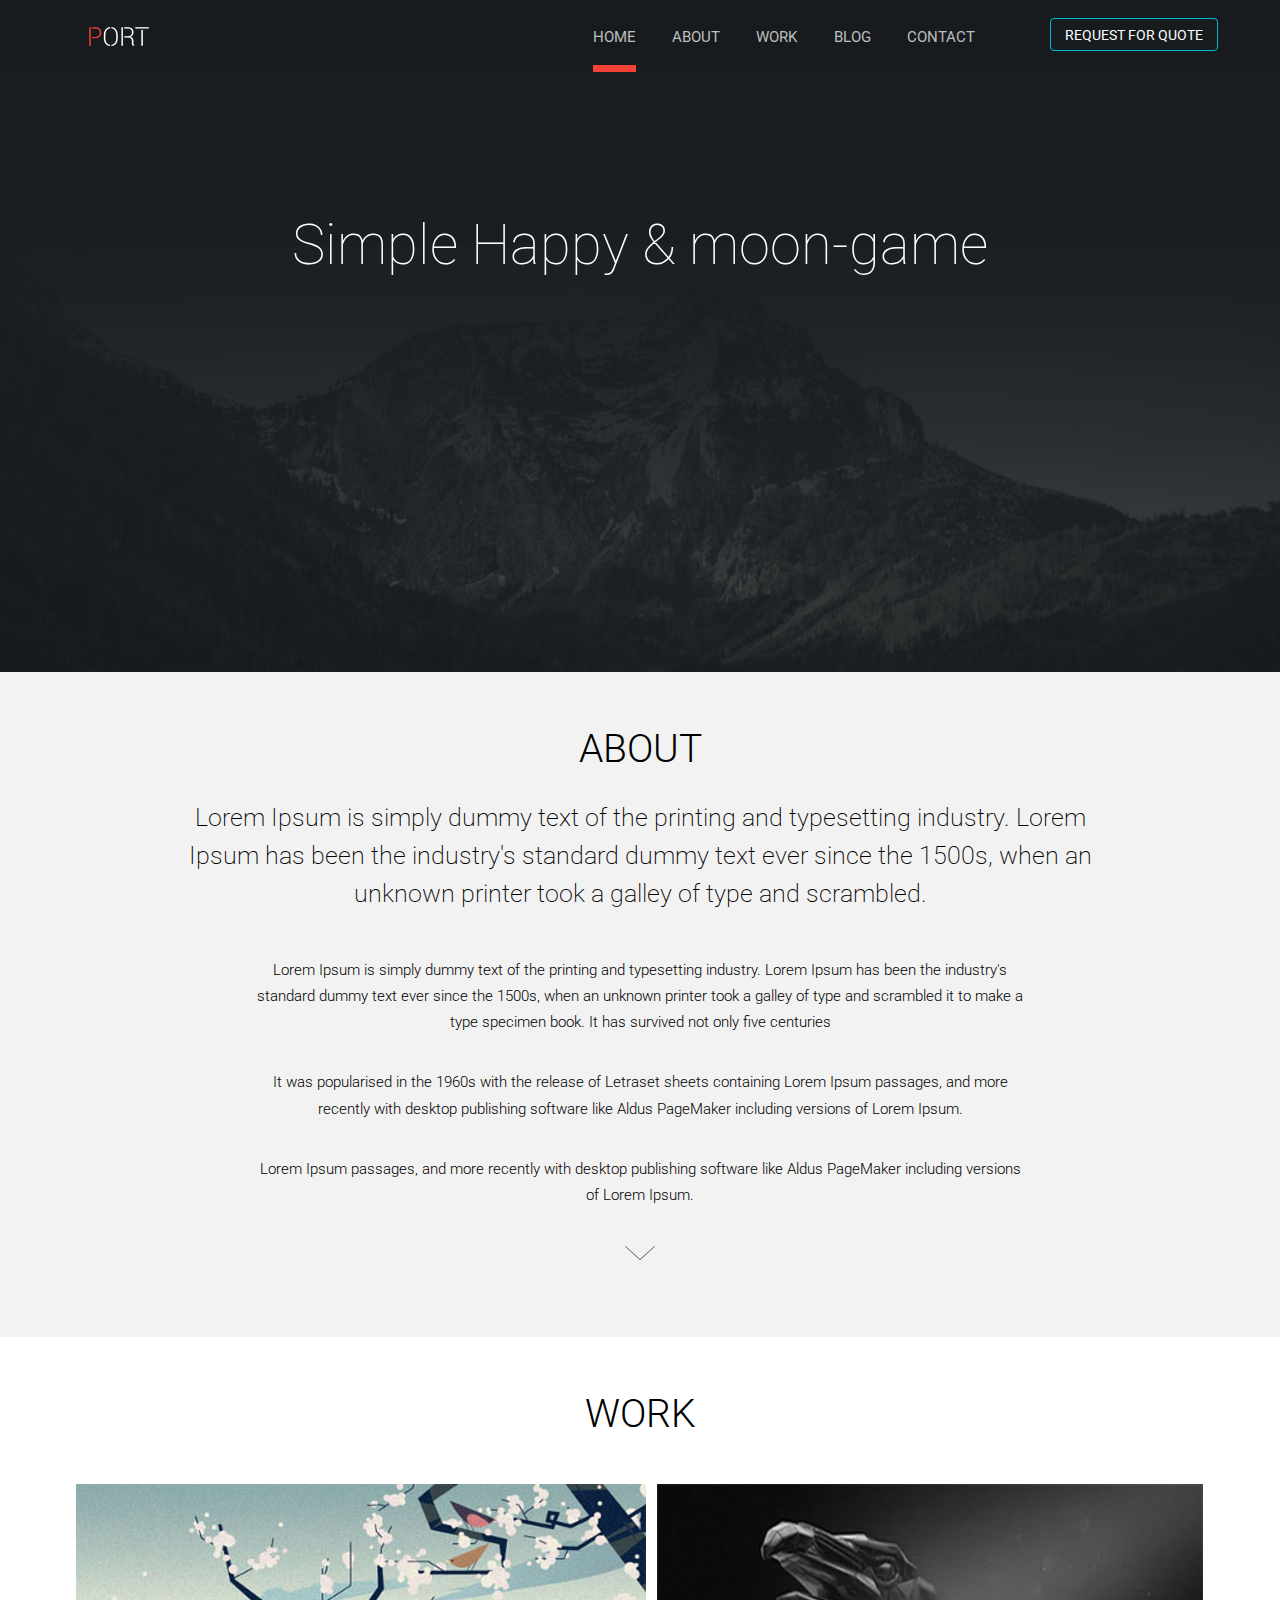
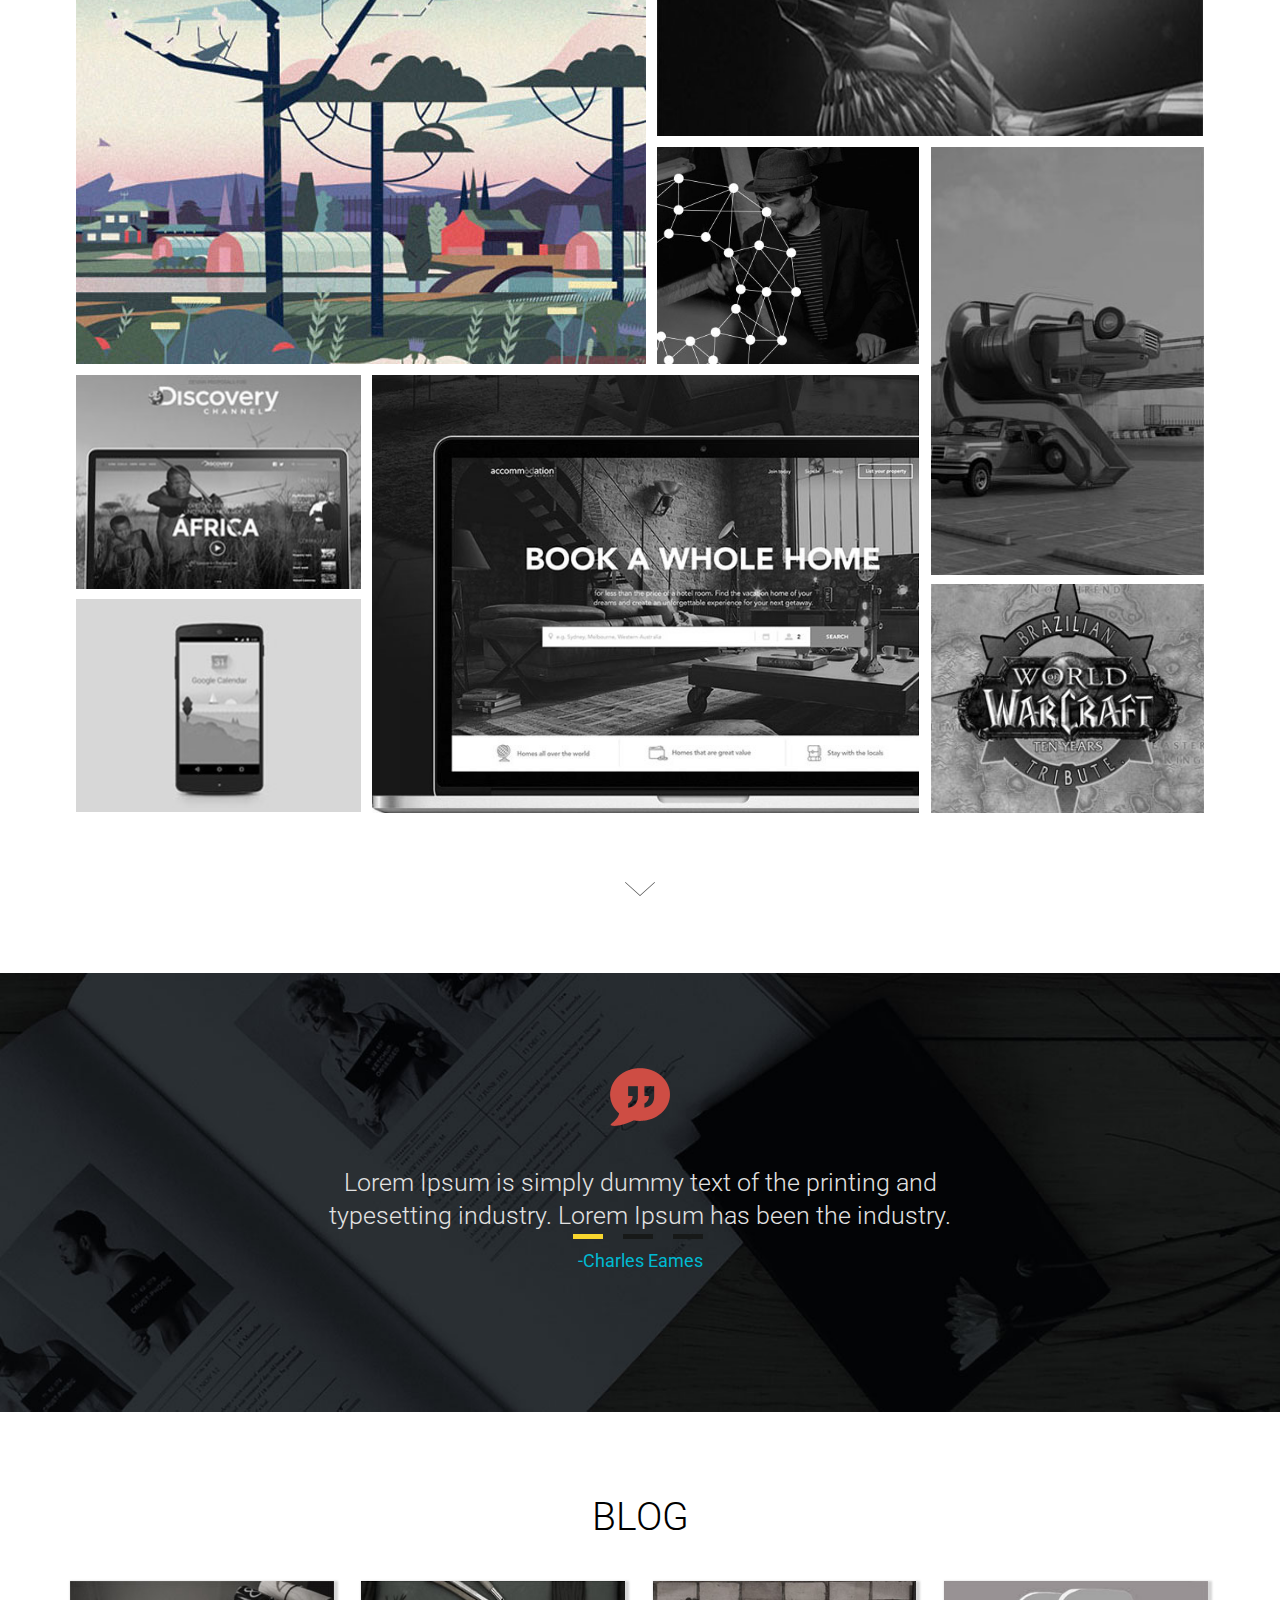
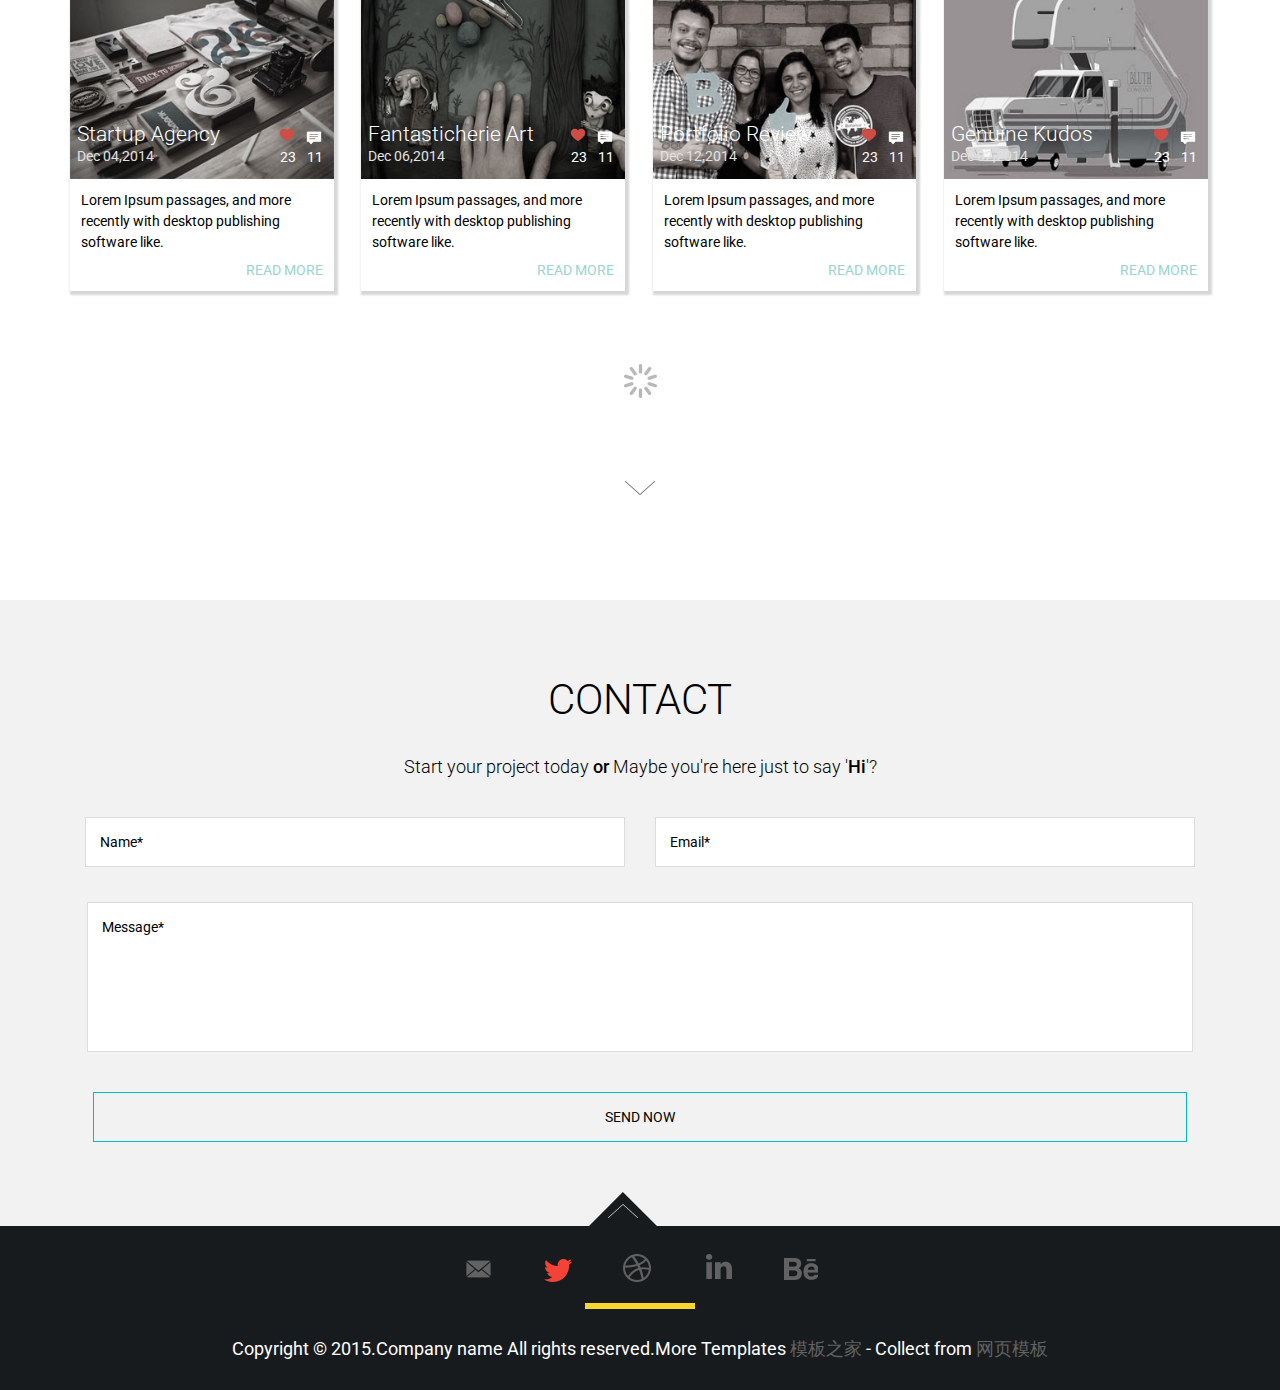
==== commit 481c306e: "[moon][game] 游戏官网" ====
--- a/index.html
+++ b/index.html
@@ -20,13 +20,13 @@
 <script type="text/javascript" src="js/move-top.js"></script>
 <script type="text/javascript" src="js/easing.js"></script>
 <script type="text/javascript">
-					jQuery(document).ready(function($) {
-						$(".scroll").click(function(event){		
-							event.preventDefault();
-							$('html,body').animate({scrollTop:$(this.hash).offset().top},1000);
-						});
-					});
-					</script>
+	jQuery(document).ready(function($) {
+		$(".scroll").click(function(event){		
+			event.preventDefault();
+			$('html,body').animate({scrollTop:$(this.hash).offset().top},1000);
+		});
+	});
+</script>
 					<!----start-top-nav-script---->
 </head>
 <body> 
@@ -64,10 +64,8 @@
 	<!---->
 	<div class="banner">
 			<div class="banner-matter">
-				<h2>A multi-talented freelance web desiger &amp; front-end developer</h2>
-				<a href="#" class="down"><img src="images/load.png" alt="" >Download cv</a>								
-			</div>
-			<a href="#about" class="scroll arrow"><img src="images/arrow.png" alt=""></a>
+				<h2>Simple Happy &amp; moon-game</h2>
+			</div>
 	</div>
 	<!--content-->
 	<div class="content">	
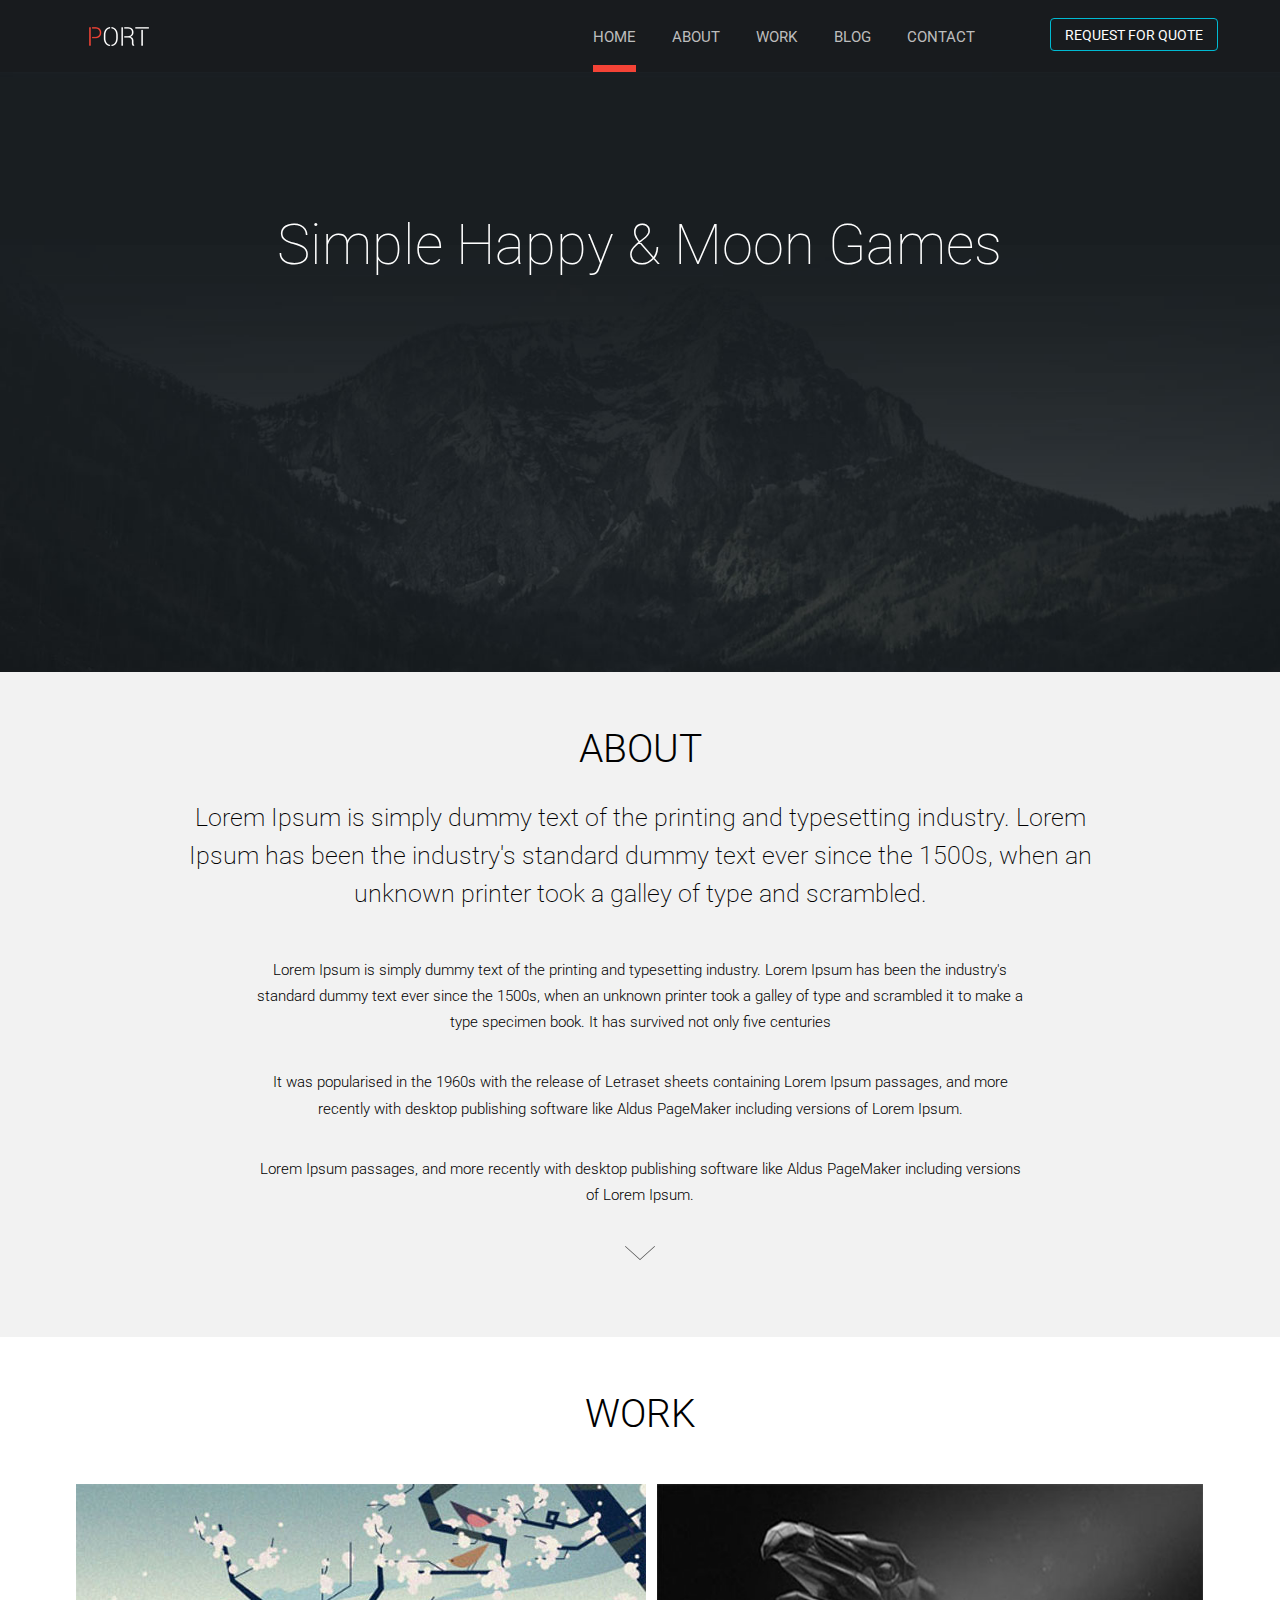
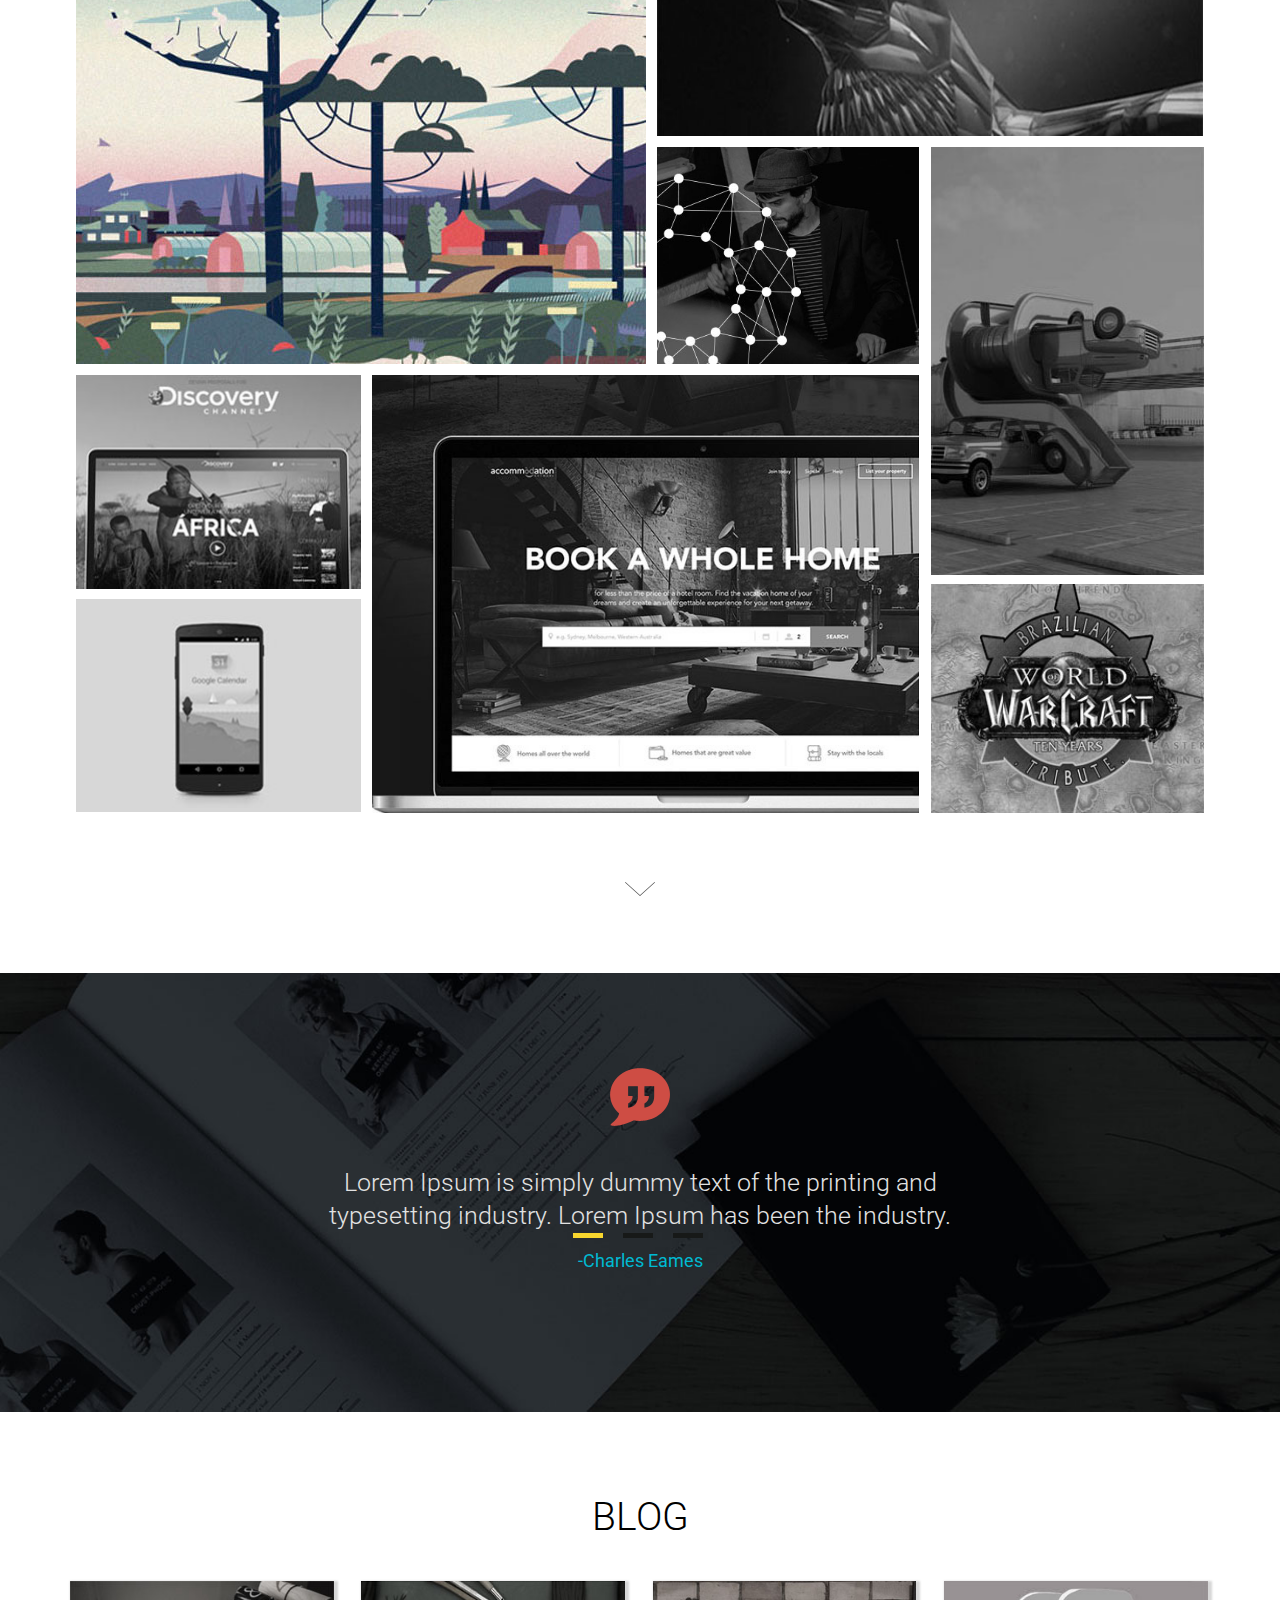
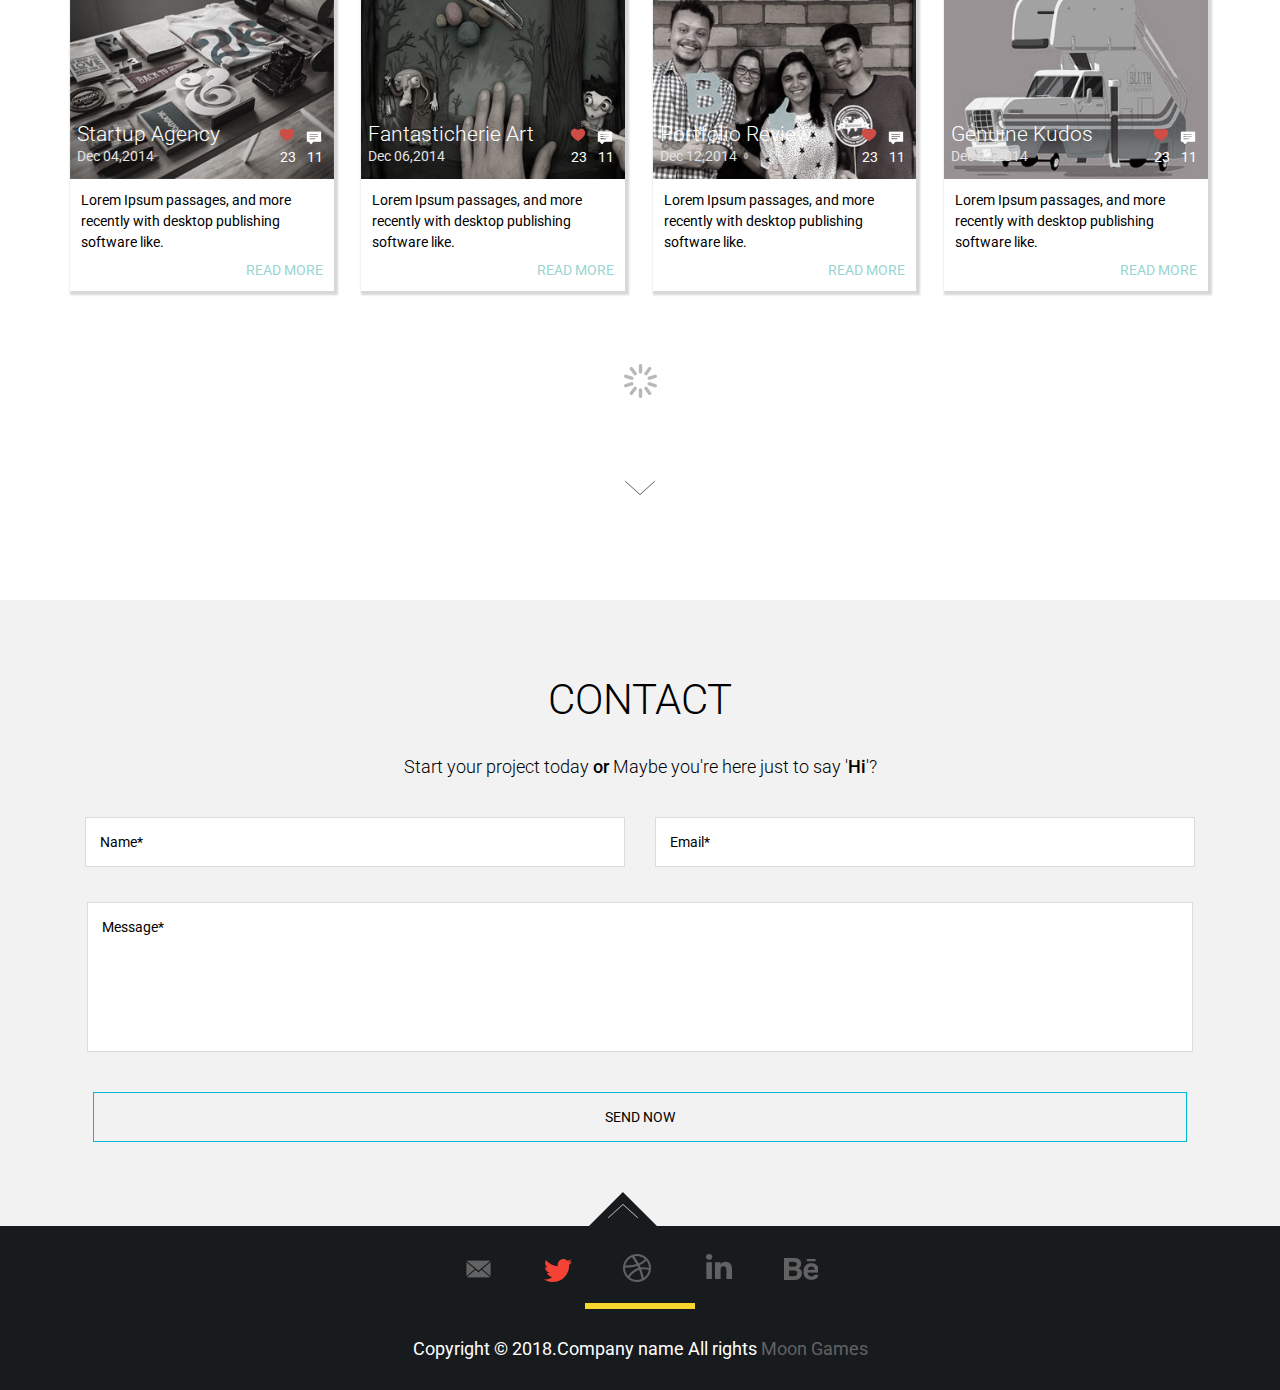
==== commit 4e6797c7: "[moon][Game] 游戏官网" ====
--- a/index.html
+++ b/index.html
@@ -64,7 +64,7 @@
 	<!---->
 	<div class="banner">
 			<div class="banner-matter">
-				<h2>Simple Happy &amp; moon-game</h2>
+				<h2>Simple Happy &amp; Moon Games</h2>
 			</div>
 	</div>
 	<!--content-->
@@ -393,7 +393,7 @@
 						<li class="behance"><a href="#"><span> </span></a></li>
 					</ul>
 					<b class="yellow"> </b>
-			<p class="footer-grid">Copyright &copy; 2015.Company name All rights reserved.More Templates <a href="http://www.cssmoban.com/" target="_blank" title="模板之家">模板之家</a> - Collect from <a href="http://www.cssmoban.com/" title="网页模板" target="_blank">网页模板</a></p>
+			<p class="footer-grid">Copyright &copy; 2018.Company name All rights <a href="https://moon-game.github.io/" target="_blank" title="Moon Games">Moon Games</a></p>
 			 
 		 </div>
 		 <script type="text/javascript">
